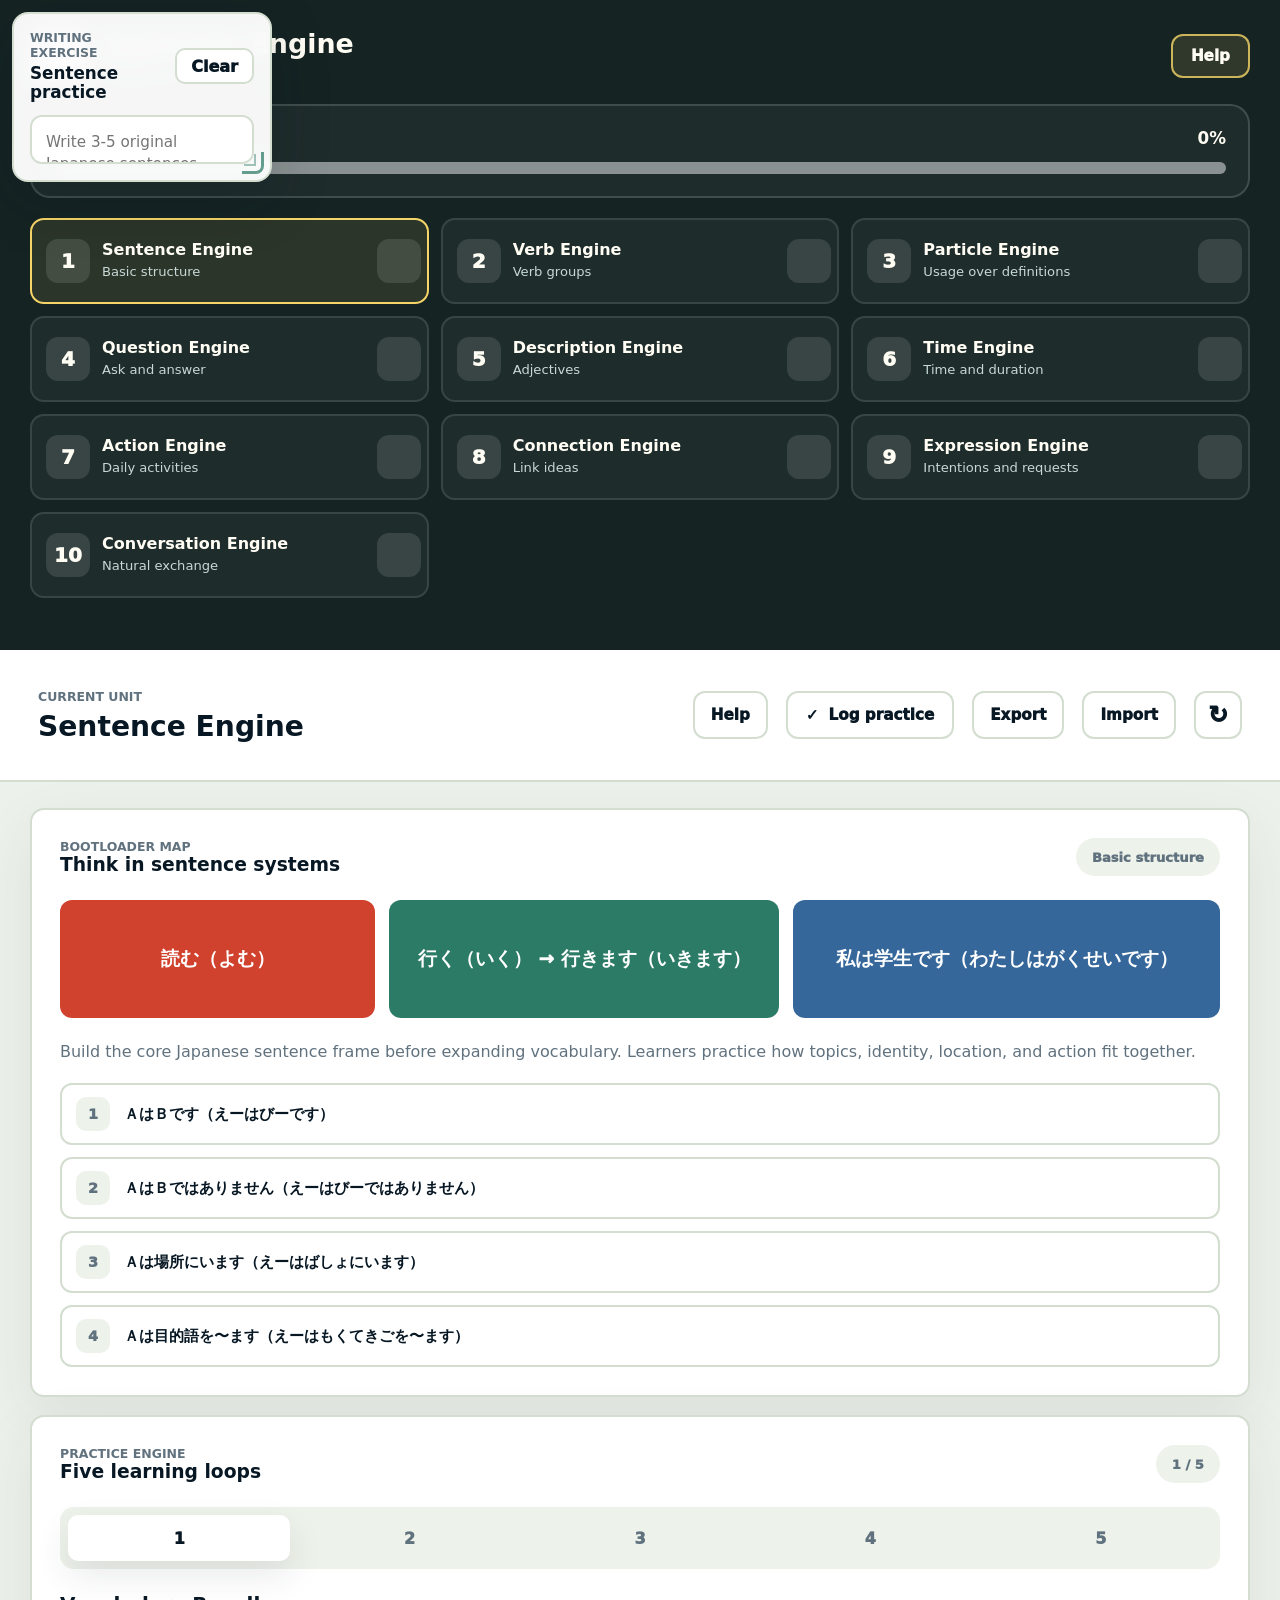
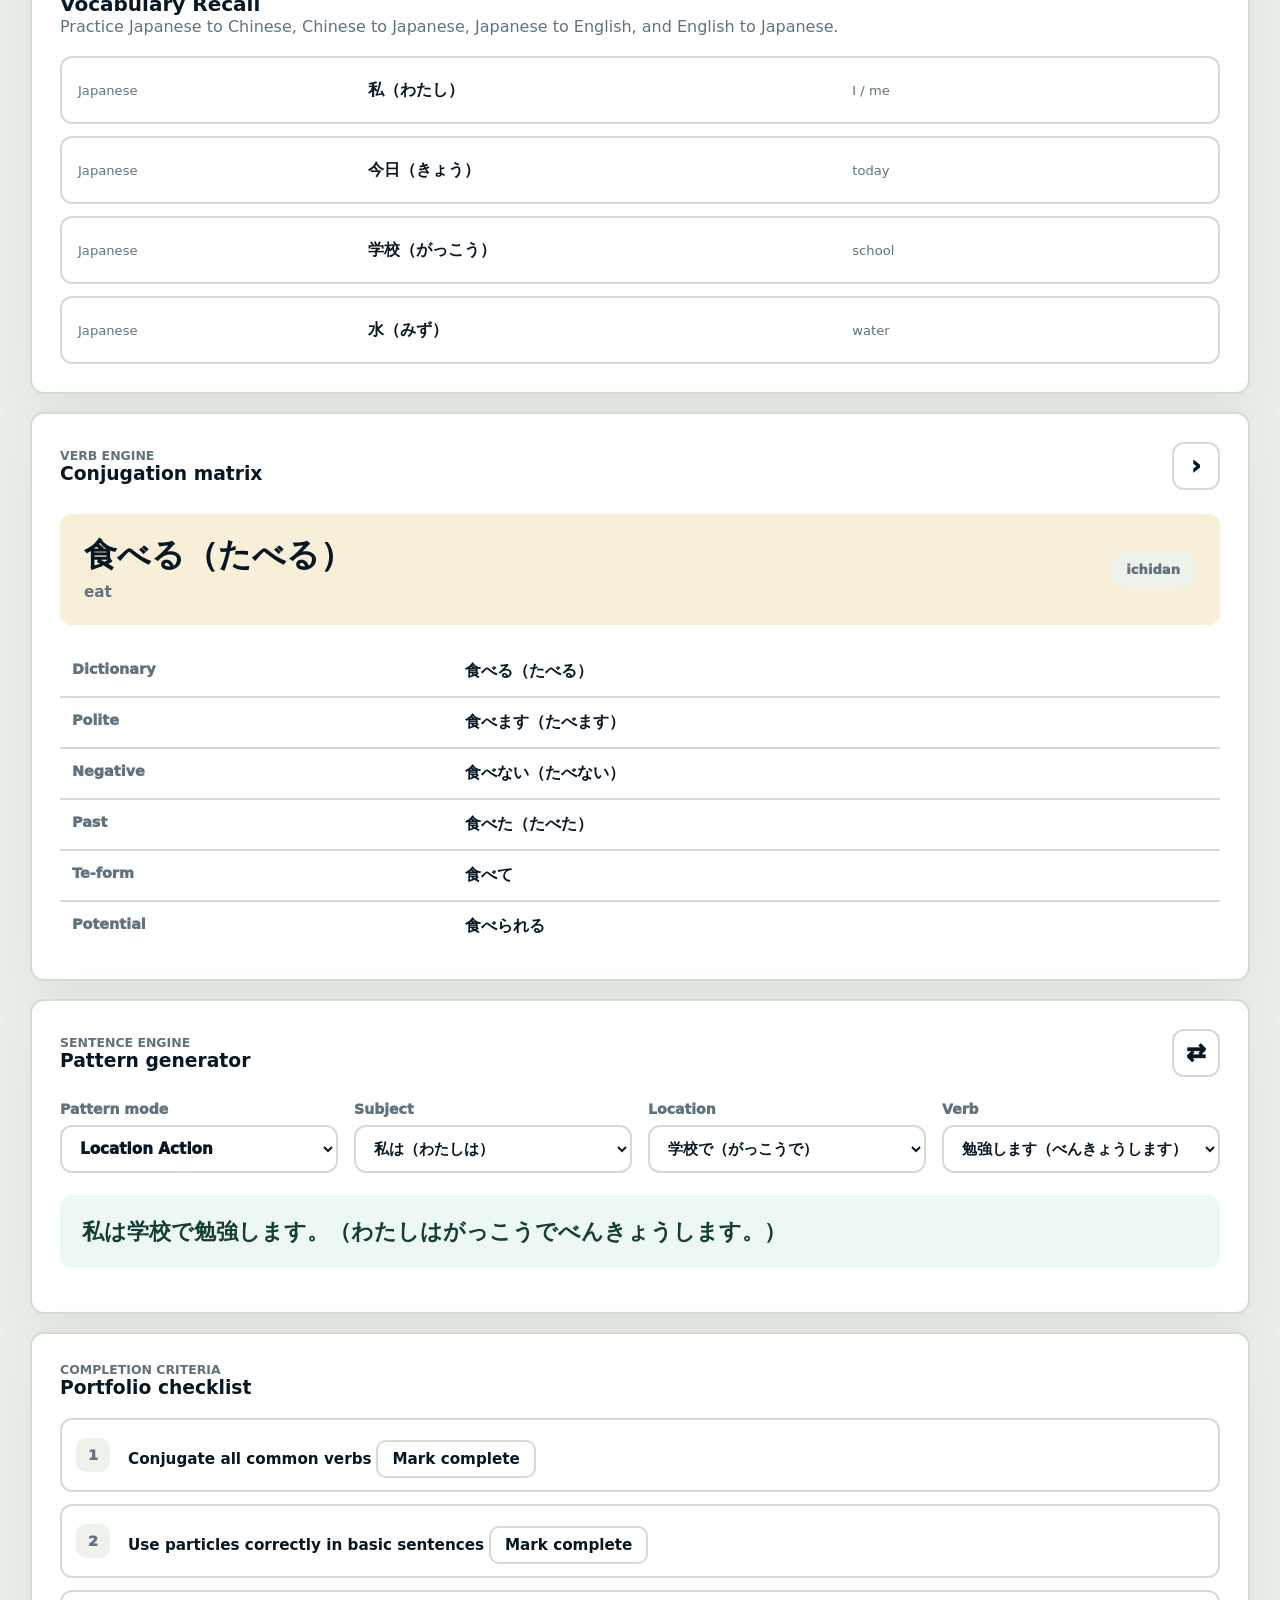
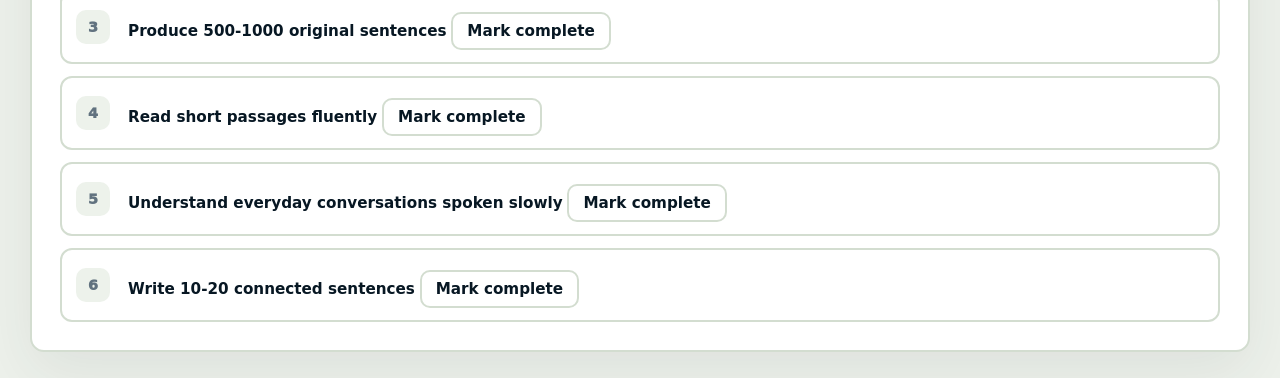
==== index.html @ 18dad345 "Add progress export import and safe pattern modes." ====
<!doctype html>
<html lang="en">
  <head>
    <meta charset="UTF-8" />
    <meta name="viewport" content="width=device-width, initial-scale=1.0" />
    <title>Japanese Engine</title>
    <link rel="icon" href="./favicon.png" type="image/png" />
    <link rel="stylesheet" href="./styles.css?v=progress-export-import-1" />
  </head>
  <body>
    <div class="app-shell">
      <aside class="sidebar" aria-label="Japanese Engine units">
        <div class="brand-row">
          <div class="brand-mark" aria-hidden="true">
            <img src="./favicon.png" alt="" />
          </div>
          <div>
            <h1>Japanese Engine</h1>
            <p>Module 0 / JE-001</p>
          </div>
          <button id="sidebarHelpBtn" class="sidebar-help-button" type="button">Help</button>
        </div>

        <div class="study-meter" aria-label="Module completion">
          <div>
            <span>Engine readiness</span>
            <strong id="readinessValue">0%</strong>
          </div>
          <progress id="readinessBar" value="0" max="100"></progress>
        </div>

        <nav id="unitList" class="unit-list" aria-label="Curriculum units"></nav>
      </aside>

      <main class="workspace">
        <header class="topbar">
          <div>
            <p class="eyebrow">Current unit</p>
            <h2 id="unitTitle">Sentence Engine</h2>
          </div>
          <div class="topbar-actions">
            <button id="helpBtn" class="secondary-button compact-button" type="button">
              Help
            </button>
            <button id="completeLoopBtn" class="secondary-button" type="button">
              <span aria-hidden="true">&#10003;</span>
              Log practice
            </button>
            <button id="exportProgressBtn" class="secondary-button compact-button" type="button">
              Export
            </button>
            <button id="importProgressBtn" class="secondary-button compact-button" type="button">
              Import
            </button>
            <input id="importProgressFile" class="visually-hidden" type="file" accept="application/json,.json" />
            <button id="resetBtn" class="icon-button" type="button" title="Reset progress" aria-label="Reset progress">&#8635;</button>
          </div>
        </header>

        <section class="learning-grid">
          <section class="engine-panel overview-panel" aria-labelledby="overviewTitle">
            <div class="panel-heading">
              <div>
                <p class="eyebrow">Bootloader map</p>
                <h3 id="overviewTitle">Think in sentence systems</h3>
              </div>
              <span id="unitGoalBadge" class="status-badge">Structure</span>
            </div>
            <div class="visual-strip" aria-hidden="true">
              <div class="visual-card kana-card">&#35501;&#12416;&#65288;&#12424;&#12416;&#65289;</div>
              <div class="visual-card verb-card">&#34892;&#12367;&#65288;&#12356;&#12367;&#65289; &#8594; &#34892;&#12365;&#12414;&#12377;&#65288;&#12356;&#12365;&#12414;&#12377;&#65289;</div>
              <div class="visual-card phrase-card">&#31169;&#12399;&#23398;&#29983;&#12391;&#12377;&#65288;&#12431;&#12383;&#12375;&#12399;&#12364;&#12367;&#12379;&#12356;&#12391;&#12377;&#65289;</div>
            </div>
            <p id="unitDescription" class="unit-description"></p>
            <div id="objectiveList" class="objective-list"></div>
          </section>

          <section class="engine-panel practice-panel" aria-labelledby="practiceTitle">
            <div class="panel-heading">
              <div>
                <p class="eyebrow">Practice engine</p>
                <h3 id="practiceTitle">Five learning loops</h3>
              </div>
              <span id="loopCount" class="status-badge">0 / 5</span>
            </div>
            <div id="loopTabs" class="tabs" role="tablist" aria-label="Practice loops"></div>
            <div id="practiceStage" class="practice-stage"></div>
          </section>

          <section class="engine-panel drill-panel" aria-labelledby="drillTitle">
            <div class="panel-heading">
              <div>
                <p class="eyebrow">Verb engine</p>
                <h3 id="drillTitle">Conjugation matrix</h3>
              </div>
              <button id="nextVerbBtn" class="icon-button" type="button" title="Next verb" aria-label="Next verb">&#8250;</button>
            </div>
            <div class="verb-focus">
              <div>
                <span id="verbKana" class="verb-kana">taberu</span>
                <strong id="verbMeaning">eat</strong>
              </div>
              <span id="verbGroup" class="status-badge">ichidan</span>
            </div>
            <div id="verbMatrix" class="verb-matrix"></div>
          </section>

          <section class="engine-panel builder-panel" aria-labelledby="builderTitle">
            <div class="panel-heading">
              <div>
                <p class="eyebrow">Sentence engine</p>
                <h3 id="builderTitle">Pattern generator</h3>
              </div>
              <button id="shufflePatternBtn" class="icon-button" type="button" title="Shuffle pattern" aria-label="Shuffle pattern">&#8644;</button>
            </div>
            <div class="builder-controls">
              <label>
                <span>Pattern mode</span>
                <select id="patternModeSelect"></select>
              </label>
              <label>
                <span>Subject</span>
                <select id="subjectSelect"></select>
              </label>
              <label>
                <span id="componentLabel">Place / object</span>
                <select id="objectSelect"></select>
              </label>
              <label>
                <span>Verb</span>
                <select id="verbSelect"></select>
              </label>
            </div>
            <div id="generatedSentence" class="generated-sentence"></div>
          </section>

          <section class="engine-panel assessment-panel" aria-labelledby="assessmentTitle">
            <div class="panel-heading">
              <div>
                <p class="eyebrow">Completion criteria</p>
                <h3 id="assessmentTitle">Portfolio checklist</h3>
              </div>
            </div>
            <div id="criteriaList" class="criteria-list"></div>
          </section>
        </section>
      </main>
    </div>

    <dialog id="helpDialog" class="help-dialog" aria-labelledby="helpTitle">
      <div class="help-panel">
        <div class="panel-heading">
          <div>
            <p class="eyebrow">User manual</p>
            <h3 id="helpTitle">Japanese Engine Help</h3>
          </div>
          <button id="closeHelpBtn" class="icon-button" type="button" title="Close help" aria-label="Close help">&#215;</button>
        </div>

        <div class="help-content">
          <section>
            <h4>Quick Start</h4>
            <ol>
              <li>Choose a unit from the dark Japanese Engine dashboard.</li>
              <li>Read the current unit map and objective patterns.</li>
              <li>Practice with the five learning loops.</li>
              <li>Use the verb matrix and pattern generator.</li>
              <li>Write 3 to 5 original sentences in the writing box.</li>
              <li>Click <strong>Log practice</strong> when you finish a practice session.</li>
            </ol>
          </section>

          <section>
            <h4>Reading Support</h4>
            <p>Japanese words and sentences show hiragana readings in parentheses, such as <strong>&#23398;&#26657;&#65288;&#12364;&#12387;&#12371;&#12358;&#65289;</strong>.</p>
          </section>

          <section>
            <h4>Main Tools</h4>
            <ul>
              <li><strong>Practice Engine:</strong> five loops for recall, transformation, substitution, and conversation.</li>
              <li><strong>Verb Engine:</strong> one verb through dictionary, polite, negative, past, te-form, and potential forms.</li>
              <li><strong>Pattern Generator:</strong> combine subject, place/object, and verb into original sentences.</li>
              <li><strong>Portfolio Checklist:</strong> mark larger learning goals complete.</li>
            </ul>
          </section>

          <section>
            <h4>Efficient Daily Practice</h4>
            <div class="numbered-steps">
              <div><span>1</span><p>Choose one unit and focus on one sentence system at a time.</p></div>
              <div><span>2</span><p>Read the unit map first so you know the pattern, particle, or verb behavior being trained.</p></div>
              <div><span>3</span><p>Work through the five learning loops and say the examples out loud.</p></div>
              <div><span>4</span><p>Use the Verb Engine until each form feels automatic.</p></div>
              <div><span>5</span><p>Use the Pattern Generator, then write 3 to 5 original Japanese sentences in the floating writing pad.</p></div>
              <div><span>6</span><p>Move or resize the writing pad so it stays beside the examples you are studying.</p></div>
              <div><span>7</span><p>Click <strong>Log practice</strong> only after you have produced your own sentences.</p></div>
            </div>
            <p>The goal is not just to recognize Japanese. The goal is to build the ability to produce sentences from reusable patterns.</p>
          </section>

          <section>
            <h4>Progress</h4>
            <p>Progress is saved in this browser. The readiness score combines logged unit practice and completed checklist items. Use the reset button only when you want to start over.</p>
          </section>

          <section>
            <h4>Progress Backup and Device Sync</h4>
            <p>Use <strong>Export</strong> to download a JSON backup of your local progress. Use <strong>Import</strong> on another device to merge that backup into the browser progress there.</p>
            <ul>
              <li>Export before switching from phone to tablet if you want the other device to catch up.</li>
              <li>Import merges completed units and checklist items instead of clearing them.</li>
              <li>The writing pad text is imported only when it adds different content.</li>
              <li>Use the same app URL and browser when possible so local progress remains stable.</li>
            </ul>
          </section>

          <section>
            <h4>Completion Criteria</h4>
            <div class="completion-grid">
              <div>
                <strong>Sentence Engine</strong>
                <p>Build basic sentences such as A は B です, negatives, location sentences, and action sentences within 5 to 10 seconds.</p>
              </div>
              <div>
                <strong>Verb Engine</strong>
                <p>Transform common verbs through dictionary, polite, negative, past, te-form, and potential forms with about 85% accuracy.</p>
              </div>
              <div>
                <strong>Particle Engine</strong>
                <p>Use は, が, を, に, で, へ, と, の, も, から, and まで based on their sentence role, not only memorized definitions.</p>
              </div>
              <div>
                <strong>Output Portfolio</strong>
                <p>Produce 200 to 300 original sentences, 10 to 20 short writings or dialogues, and use 100 to 150 core words.</p>
              </div>
              <div>
                <strong>Conversation Readiness</strong>
                <p>Handle a slow 3 to 5 minute beginner conversation about self-introduction, daily actions, places, wants, and simple questions.</p>
              </div>
            </div>
            <p>Completing 00 Japanese Engine means the learner can understand, transform, and produce basic Japanese sentences from reusable patterns.</p>
          </section>
        </div>

        <div class="help-actions">
          <a class="manual-link" href="./USER_MANUAL.zh-TW.html" target="_blank" rel="noopener">Open traditional Chinese manual</a>
        </div>
      </div>
    </dialog>

    <aside id="floatingWritingPad" class="floating-writing-pad" aria-labelledby="floatingWritingTitle">
      <div id="writingPadHandle" class="floating-writing-header" role="button" tabindex="0" aria-label="Move writing pad">
        <div>
          <p class="eyebrow">Writing exercise</p>
          <h3 id="floatingWritingTitle">Sentence practice</h3>
        </div>
        <button id="clearWritingBtn" class="clear-writing-button" type="button">Clear</button>
      </div>
      <textarea id="writingBox" aria-label="Writing exercise text box" placeholder="Write 3-5 original Japanese sentences here."></textarea>
      <div id="writingPadResizeHandle" class="writing-pad-resize-handle" role="button" tabindex="0" aria-label="Resize writing pad"></div>
    </aside>

    <script src="./src/courses/engine-00/course.js?v=phase-1"></script>
    <script src="./src/core/course-registry.js?v=phase-1"></script>
    <script src="./app.js?v=progress-export-import-1"></script>
  </body>
</html>
---- styles.css ----
:root {
  color-scheme: light;
  --bg: #edf1eb;
  --sidebar: #152323;
  --sidebar-card: #223031;
  --surface: #ffffff;
  --surface-soft: #edf2eb;
  --ink: #071723;
  --muted: #61727f;
  --line: #d3ddd0;
  --accent: #d1422e;
  --green: #2c7b66;
  --gold: #f6d568;
  --blue: #35679a;
  --cream: #f8efd9;
  --shadow: 0 20px 60px rgba(40, 53, 45, 0.08);
  font-family: Inter, "Noto Sans JP", "Noto Sans TC", system-ui, -apple-system, BlinkMacSystemFont, "Segoe UI", sans-serif;
}

* {
  box-sizing: border-box;
}

body {
  margin: 0;
  min-height: 100vh;
  background: var(--bg);
  color: var(--ink);
}

button,
input,
select,
textarea {
  font: inherit;
}

button,
select {
  cursor: pointer;
}

.visually-hidden {
  position: absolute;
  width: 1px;
  height: 1px;
  overflow: hidden;
  clip: rect(0, 0, 0, 0);
  white-space: nowrap;
}

.app-shell {
  display: block;
  min-height: 100vh;
}

.sidebar {
  display: flex;
  flex-direction: column;
  gap: 20px;
  min-height: 100vh;
  padding: 28px 30px;
  overflow: auto;
  background: var(--sidebar);
  color: #fffdf4;
}

.brand-row {
  display: flex;
  align-items: center;
  gap: 18px;
}

.sidebar-help-button {
  margin-left: auto;
  min-height: 44px;
  border: 2px solid rgba(246, 213, 104, 0.8);
  border-radius: 12px;
  padding: 0 18px;
  background: rgba(246, 213, 104, 0.12);
  color: #fffdf4;
  font-size: clamp(0.95rem, 1vw, 1.15rem);
  font-weight: 950;
}

.sidebar-help-button:hover {
  background: var(--gold);
  color: #19211d;
}

.brand-mark {
  display: grid;
  place-items: center;
  flex: 0 0 auto;
  width: 56px;
  height: 56px;
  border-radius: 12px;
  overflow: hidden;
  background: var(--gold);
  box-shadow: inset 0 0 0 4px rgba(246, 213, 104, 0.85);
}

.brand-mark img {
  width: 100%;
  height: 100%;
  display: block;
  object-fit: cover;
}

.brand-row h1,
.brand-row p,
.topbar h2,
.eyebrow,
.panel-heading h3,
.unit-description,
.verb-focus strong {
  margin: 0;
}

.brand-row h1 {
  font-size: clamp(1.55rem, 2.1vw, 2.4rem);
  line-height: 1.05;
}

.brand-row p {
  margin-top: 6px;
  color: #c6d8d8;
  font-size: clamp(1rem, 1.25vw, 1.35rem);
  line-height: 1.1;
}

.study-meter {
  display: grid;
  gap: 14px;
  padding: 22px;
  border: 2px solid rgba(215, 226, 223, 0.18);
  border-radius: 20px;
  background: rgba(255, 255, 255, 0.045);
}

.study-meter div {
  display: flex;
  align-items: center;
  justify-content: space-between;
  gap: 16px;
}

.study-meter span {
  color: #c7d8d8;
  font-size: clamp(1rem, 1.15vw, 1.25rem);
}

.study-meter strong {
  font-size: clamp(1.05rem, 1.2vw, 1.35rem);
}

progress {
  width: 100%;
  height: 12px;
  overflow: hidden;
  border: 0;
  border-radius: 999px;
  background: rgba(255, 255, 255, 0.28);
}

progress::-webkit-progress-bar {
  background: rgba(255, 255, 255, 0.28);
}

progress::-webkit-progress-value {
  background: var(--gold);
}

.unit-list {
  display: grid;
  grid-template-columns: repeat(3, minmax(0, 1fr));
  gap: 12px;
  padding-bottom: 24px;
}

.unit-card {
  display: grid;
  grid-template-columns: 44px minmax(0, 1fr) 36px;
  align-items: center;
  gap: 12px;
  width: 100%;
  min-height: 86px;
  border: 2px solid rgba(215, 226, 223, 0.14);
  border-radius: 14px;
  padding: 16px 14px;
  background: rgba(255, 255, 255, 0.045);
  color: inherit;
  text-align: left;
}

.unit-card.active {
  border-color: var(--gold);
  background: rgba(246, 213, 104, 0.1);
}

.unit-number,
.unit-check {
  display: grid;
  place-items: center;
  width: 44px;
  height: 44px;
  border-radius: 12px;
  background: rgba(232, 240, 238, 0.12);
  font-size: 1.25rem;
  font-weight: 950;
}

.unit-check.done {
  background: #dff2e6;
  color: #1f684c;
  font-size: 0.75rem;
}

.unit-card strong,
.unit-card small {
  display: block;
  overflow: hidden;
  text-overflow: ellipsis;
  white-space: nowrap;
}

.unit-card strong {
  font-size: clamp(1rem, 1.1vw, 1.25rem);
  line-height: 1.05;
}

.unit-card small {
  margin-top: 6px;
  color: #c7d8d8;
  font-size: clamp(0.82rem, 0.92vw, 1rem);
  line-height: 1.1;
}

.workspace {
  min-width: 0;
  background: linear-gradient(180deg, #ffffff 0 132px, var(--bg) 132px);
}

.topbar {
  display: flex;
  align-items: center;
  justify-content: space-between;
  gap: 24px;
  min-height: 132px;
  padding: 30px 38px;
  border-bottom: 2px solid var(--line);
  background: #fff;
}

.eyebrow {
  color: var(--muted);
  font-size: clamp(0.78rem, 0.88vw, 0.95rem);
  font-weight: 900;
  letter-spacing: 0;
  text-transform: uppercase;
}

.topbar h2 {
  margin-top: 8px;
  font-size: clamp(1.65rem, 2.2vw, 2.6rem);
  line-height: 1.05;
}

.topbar-actions,
.panel-heading {
  display: flex;
  align-items: center;
  justify-content: space-between;
  gap: 18px;
}

.secondary-button,
.icon-button {
  display: inline-flex;
  align-items: center;
  justify-content: center;
  min-height: 48px;
  border: 2px solid var(--line);
  border-radius: 12px;
  background: #fff;
  color: var(--ink);
  font-weight: 950;
}

.secondary-button {
  gap: 10px;
  padding: 0 18px;
  font-size: clamp(0.95rem, 1.05vw, 1.15rem);
}

.compact-button {
  min-height: 48px;
  padding: 0 16px;
}

.secondary-button:hover,
.icon-button:hover {
  border-color: var(--green);
  color: var(--green);
}

.icon-button {
  width: 48px;
  padding: 0;
  font-size: 1.5rem;
}

.learning-grid {
  display: grid;
  grid-template-columns: 1fr;
  gap: 18px;
  padding: 26px 30px;
}

.engine-panel {
  min-width: 0;
  border: 2px solid var(--line);
  border-radius: 14px;
  padding: 28px;
  background: var(--surface);
  box-shadow: var(--shadow);
}

.status-badge {
  display: inline-flex;
  align-items: center;
  justify-content: center;
  min-height: 38px;
  border-radius: 999px;
  padding: 0 16px;
  background: var(--surface-soft);
  color: var(--muted);
  font-size: clamp(0.82rem, 0.92vw, 1rem);
  font-weight: 950;
  white-space: nowrap;
}

.visual-strip {
  display: grid;
  grid-template-columns: 0.85fr 1.05fr 1.15fr;
  gap: 14px;
  margin: 24px 0 22px;
}

.visual-card {
  display: grid;
  place-items: center;
  min-height: 118px;
  border-radius: 12px;
  color: #fff;
  font-size: clamp(1.1rem, 1.45vw, 1.75rem);
  font-weight: 950;
  line-height: 1.1;
  text-align: center;
  overflow-wrap: anywhere;
}

.kana-card {
  background: var(--accent);
}

.verb-card {
  background: var(--green);
}

.phrase-card {
  background: var(--blue);
}

.unit-description {
  color: var(--muted);
  font-size: clamp(1rem, 1.1vw, 1.2rem);
  line-height: 1.45;
}

.objective-list,
.criteria-list {
  display: grid;
  gap: 12px;
  margin-top: 20px;
}

.objective-item,
.criteria-item {
  display: grid;
  grid-template-columns: 34px minmax(0, 1fr);
  align-items: center;
  gap: 14px;
  min-height: 58px;
  padding: 12px 14px;
  border: 2px solid var(--line);
  border-radius: 12px;
  background: #fff;
  font-size: clamp(0.95rem, 1.05vw, 1.12rem);
}

.objective-item strong,
.drill-row strong,
.matrix-row strong,
.verb-kana,
.generated-sentence {
  overflow-wrap: anywhere;
}

.objective-item span,
.criteria-item span {
  display: grid;
  place-items: center;
  width: 34px;
  height: 34px;
  border-radius: 10px;
  background: var(--surface-soft);
  color: var(--muted);
  font-size: 0.9rem;
  font-weight: 950;
}

.tabs {
  display: grid;
  grid-template-columns: repeat(5, minmax(0, 1fr));
  gap: 8px;
  margin: 24px 0;
  padding: 8px;
  border-radius: 14px;
  background: var(--surface-soft);
}

.tabs button {
  min-height: 46px;
  border: 0;
  border-radius: 10px;
  background: transparent;
  color: var(--muted);
  font-size: clamp(1rem, 1.05vw, 1.2rem);
  font-weight: 950;
}

.tabs button.active {
  background: #fff;
  color: var(--ink);
  box-shadow: 0 14px 34px rgba(40, 53, 45, 0.1);
}

.practice-stage {
  display: grid;
  gap: 18px;
}

.loop-title {
  margin: 0;
  font-size: clamp(1.25rem, 1.45vw, 1.65rem);
  line-height: 1.1;
}

.drill-stack {
  display: grid;
  gap: 12px;
}

.drill-row {
  display: grid;
  grid-template-columns: minmax(110px, 0.7fr) minmax(180px, 1.2fr) minmax(120px, 0.9fr);
  gap: 18px;
  align-items: center;
  min-height: 68px;
  padding: 14px 16px;
  border: 2px solid var(--line);
  border-radius: 12px;
  background: #fff;
}

.drill-row strong {
  color: var(--ink);
  font-size: clamp(1rem, 1.15vw, 1.35rem);
}

.drill-row small {
  color: var(--muted);
  font-size: clamp(0.82rem, 0.92vw, 1rem);
}

.verb-focus {
  display: flex;
  align-items: center;
  justify-content: space-between;
  gap: 18px;
  margin: 24px 0 22px;
  padding: 24px;
  border-radius: 12px;
  background: var(--cream);
}

.verb-kana {
  display: block;
  font-size: clamp(1.8rem, 2.6vw, 3rem);
  font-weight: 950;
  line-height: 1.05;
}

.verb-focus strong {
  display: block;
  margin-top: 10px;
  color: var(--muted);
  font-size: clamp(0.95rem, 1.05vw, 1.15rem);
}

.verb-matrix {
  display: grid;
}

.matrix-row {
  display: grid;
  grid-template-columns: minmax(140px, 0.5fr) minmax(0, 1fr);
  gap: 22px;
  padding: 14px 12px;
  border-bottom: 2px solid var(--line);
}

.matrix-row:last-child {
  border-bottom: 0;
}

.matrix-row span {
  color: var(--muted);
  font-size: clamp(0.9rem, 1vw, 1.1rem);
  font-weight: 950;
}

.matrix-row strong {
  color: var(--ink);
  font-size: clamp(1rem, 1.12vw, 1.3rem);
}

.builder-controls {
  display: grid;
  grid-template-columns: repeat(4, minmax(0, 1fr));
  gap: 16px;
  margin-top: 24px;
}

label {
  display: grid;
  gap: 8px;
  color: var(--muted);
  font-size: clamp(0.88rem, 0.96vw, 1.05rem);
  font-weight: 950;
}

select,
textarea {
  width: 100%;
  border: 2px solid var(--line);
  border-radius: 12px;
  background: #fff;
  color: var(--ink);
}

select {
  min-height: 48px;
  padding: 0 14px;
  font-size: clamp(0.95rem, 1.05vw, 1.15rem);
  font-weight: 950;
}

.generated-sentence {
  margin: 22px 0 16px;
  padding: 22px;
  border-radius: 12px;
  background: #edf8f4;
  color: #143e36;
  font-size: clamp(1.25rem, 1.75vw, 2.2rem);
  font-weight: 950;
  line-height: 1.3;
}

.criteria-item {
  grid-template-columns: 38px minmax(0, 1fr);
}

.criteria-item button {
  margin-top: 8px;
  min-height: 38px;
  border: 2px solid var(--line);
  border-radius: 10px;
  padding: 0 14px;
  background: #fff;
  color: var(--ink);
  font-weight: 900;
}

.criteria-item.complete {
  background: #eef7f2;
}

.criteria-item.complete span {
  background: #dff2e6;
  color: #1f684c;
}

.help-dialog {
  width: min(860px, calc(100vw - 40px));
  max-height: min(760px, calc(100vh - 40px));
  border: 0;
  border-radius: 20px;
  padding: 0;
  background: transparent;
  color: var(--ink);
}

.help-dialog::backdrop {
  background: rgba(7, 23, 35, 0.56);
}

.help-panel {
  display: grid;
  gap: 20px;
  max-height: min(760px, calc(100vh - 40px));
  overflow: auto;
  border: 2px solid var(--line);
  border-radius: 20px;
  padding: 26px;
  background: #fff;
  box-shadow: 0 28px 90px rgba(7, 23, 35, 0.28);
}

.help-content {
  display: grid;
  gap: 20px;
  color: var(--muted);
  font-size: clamp(1rem, 1.2vw, 1.25rem);
  line-height: 1.55;
}

.help-content section {
  display: grid;
  gap: 12px;
}

.help-content h4,
.help-content p,
.help-content ol,
.help-content ul {
  margin: 0;
}

.help-content h4 {
  color: var(--ink);
  font-size: clamp(1.35rem, 1.55vw, 1.75rem);
  line-height: 1.2;
}

.help-content ol,
.help-content ul {
  padding-left: 1.35em;
}

.help-content li + li {
  margin-top: 8px;
}

.help-content strong {
  color: var(--ink);
}

.numbered-steps {
  display: grid;
  gap: 10px;
}

.numbered-steps div {
  display: grid;
  grid-template-columns: 34px minmax(0, 1fr);
  align-items: start;
  gap: 12px;
  padding: 10px 12px;
  border: 2px solid var(--line);
  border-radius: 12px;
  background: #fff;
}

.numbered-steps span {
  display: grid;
  place-items: center;
  width: 34px;
  height: 34px;
  border-radius: 999px;
  background: var(--green);
  color: #fff;
  font-weight: 950;
  line-height: 1;
}

.numbered-steps p {
  margin: 0;
}

.completion-grid {
  display: grid;
  gap: 10px;
}

.completion-grid div {
  display: grid;
  gap: 6px;
  padding: 12px;
  border: 2px solid var(--line);
  border-radius: 12px;
  background: #fff;
}

.completion-grid strong {
  color: var(--ink);
}

.completion-grid p {
  margin: 0;
}

.help-actions {
  display: flex;
  flex-wrap: wrap;
  gap: 12px;
  justify-content: flex-end;
}

.manual-link {
  display: inline-flex;
  align-items: center;
  justify-content: center;
  min-height: 44px;
  border: 2px solid var(--line);
  border-radius: 12px;
  padding: 0 16px;
  color: var(--ink);
  font-weight: 950;
  text-decoration: none;
}

.manual-link:hover {
  border-color: var(--green);
  color: var(--green);
}

.floating-writing-pad {
  position: fixed;
  right: auto;
  bottom: auto;
  left: calc(100vw - 402px);
  top: calc(100vh - 250px);
  z-index: 20;
  display: grid;
  grid-template-rows: auto minmax(0, 1fr);
  gap: 12px;
  width: 380px;
  height: 228px;
  min-width: 260px;
  min-height: 170px;
  max-width: calc(100vw - 24px);
  max-height: calc(100vh - 24px);
  border: 2px solid var(--line);
  border-radius: 16px;
  padding: 16px;
  background: rgba(255, 255, 255, 0.96);
  box-shadow: 0 18px 60px rgba(7, 23, 35, 0.18);
  backdrop-filter: blur(10px);
  overflow: hidden;
}

.floating-writing-header {
  display: flex;
  align-items: center;
  justify-content: space-between;
  gap: 12px;
  cursor: move;
  user-select: none;
  touch-action: none;
}

.floating-writing-header h3 {
  margin: 4px 0 0;
  font-size: clamp(1.05rem, 1.12vw, 1.25rem);
  line-height: 1.15;
}

.clear-writing-button {
  min-height: 36px;
  border: 2px solid var(--line);
  border-radius: 10px;
  padding: 0 14px;
  background: #fff;
  color: var(--ink);
  font-weight: 950;
  cursor: pointer;
}

.clear-writing-button:hover {
  border-color: var(--accent);
  color: var(--accent);
}

textarea {
  min-height: 0;
  height: 100%;
  resize: none;
  padding: 14px;
  color: var(--muted);
  font-size: clamp(0.95rem, 1.05vw, 1.15rem);
  line-height: 1.45;
}

.writing-pad-resize-handle {
  position: absolute;
  right: 6px;
  bottom: 6px;
  width: 22px;
  height: 22px;
  border-right: 3px solid rgba(44, 123, 102, 0.72);
  border-bottom: 3px solid rgba(44, 123, 102, 0.72);
  border-radius: 0 0 8px 0;
  cursor: nwse-resize;
  touch-action: none;
}

.writing-pad-resize-handle::before {
  content: "";
  position: absolute;
  right: 5px;
  bottom: 5px;
  width: 10px;
  height: 10px;
  border-right: 2px solid rgba(44, 123, 102, 0.44);
  border-bottom: 2px solid rgba(44, 123, 102, 0.44);
}

@media (max-width: 1500px) {
  .sidebar {
    min-height: auto;
  }
}

@media (max-width: 980px) {
  .sidebar,
  .topbar,
  .learning-grid {
    padding-left: 24px;
    padding-right: 24px;
  }

  .unit-list {
    grid-template-columns: repeat(2, minmax(0, 1fr));
  }

  .visual-strip,
  .builder-controls {
    grid-template-columns: 1fr;
  }
}

@media (max-width: 680px) {
  .brand-row,
  .topbar,
  .panel-heading,
  .verb-focus {
    align-items: stretch;
    flex-direction: column;
  }

  .brand-mark {
    width: 52px;
    height: 52px;
  }

  .sidebar-help-button {
    margin-left: 0;
    width: 100%;
  }

  .unit-list,
  .drill-row,
  .matrix-row {
    grid-template-columns: 1fr;
  }

  .unit-card {
    grid-template-columns: 42px minmax(0, 1fr) 36px;
  }

  .topbar-actions,
  .secondary-button {
    width: 100%;
  }

  .topbar-actions {
    flex-wrap: wrap;
  }

  .engine-panel {
    padding: 28px;
  }

  .help-panel {
    padding: 24px;
  }

  .tabs {
    grid-template-columns: 1fr;
  }

  .floating-writing-pad {
    left: 12px;
    top: auto;
    bottom: 12px;
    width: calc(100vw - 24px);
    height: 198px;
    min-width: 240px;
    padding: 14px;
  }

  textarea {
    min-height: 0;
  }
}
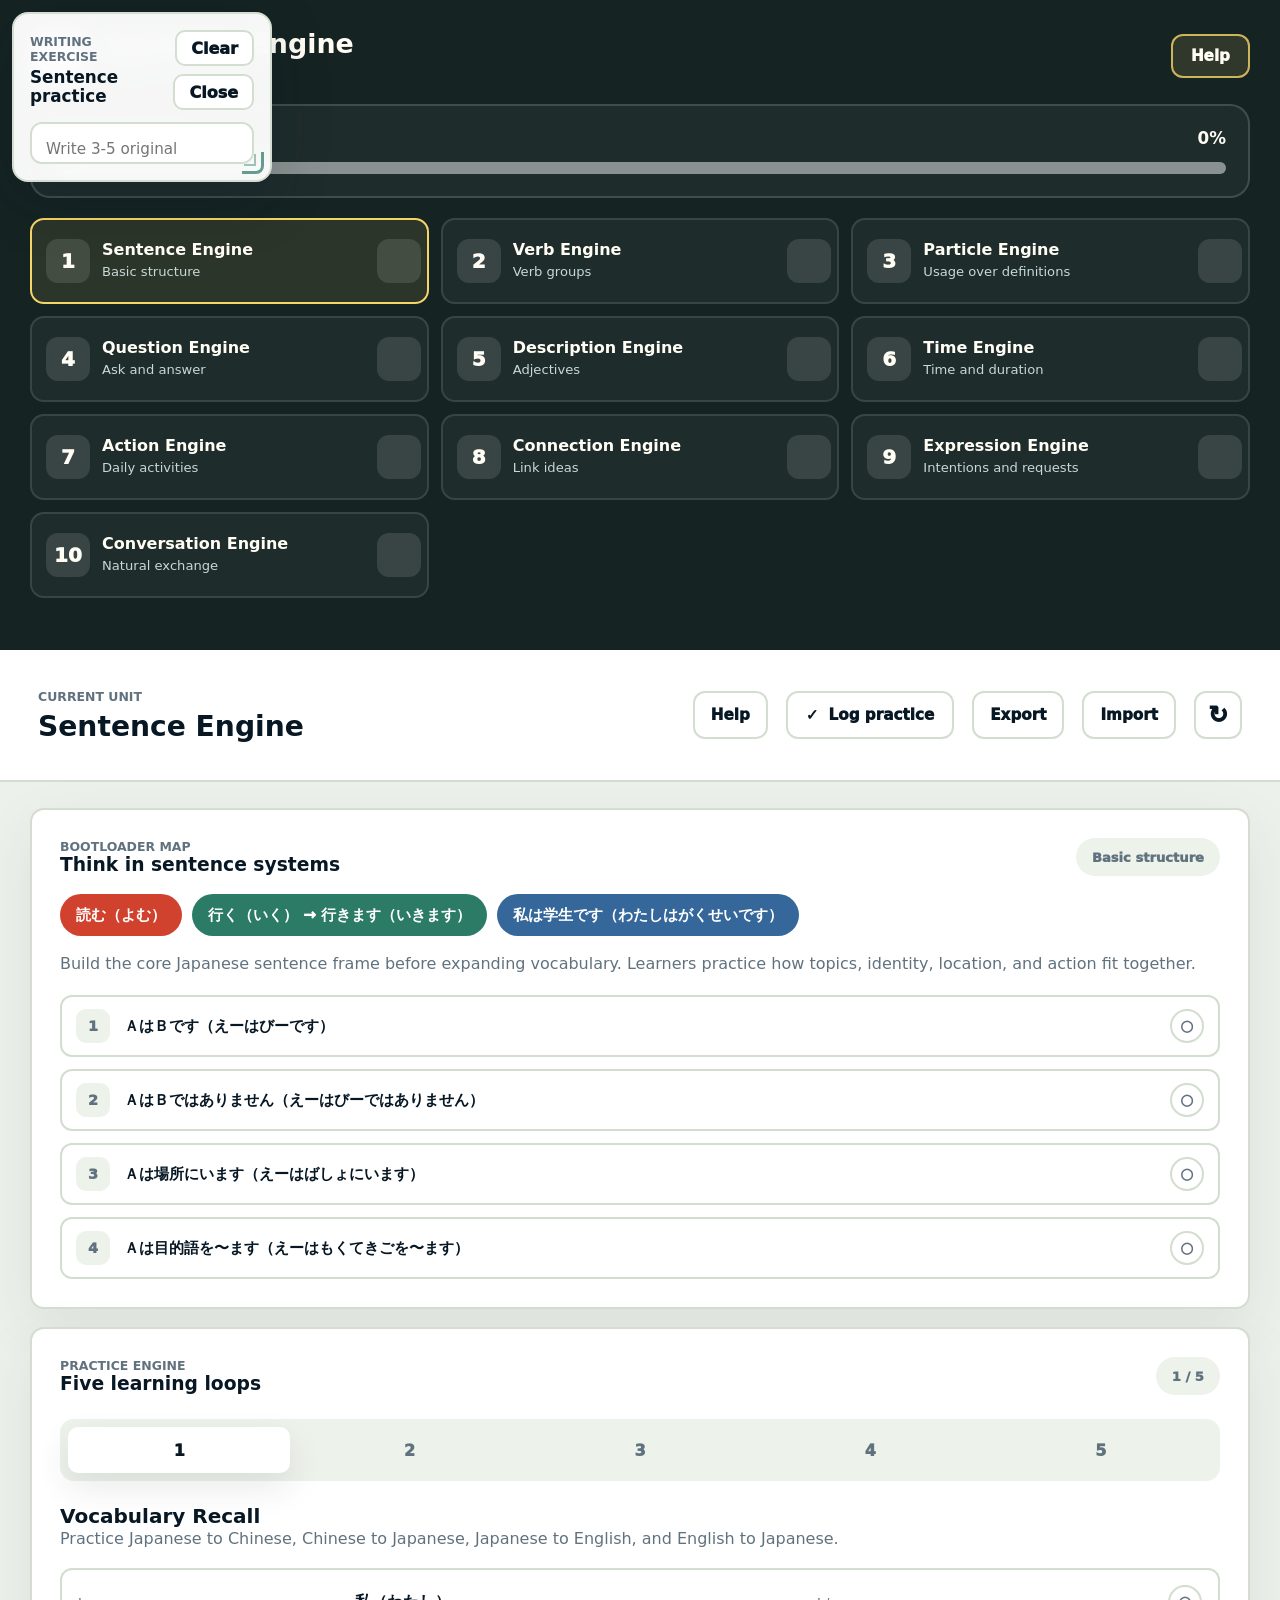
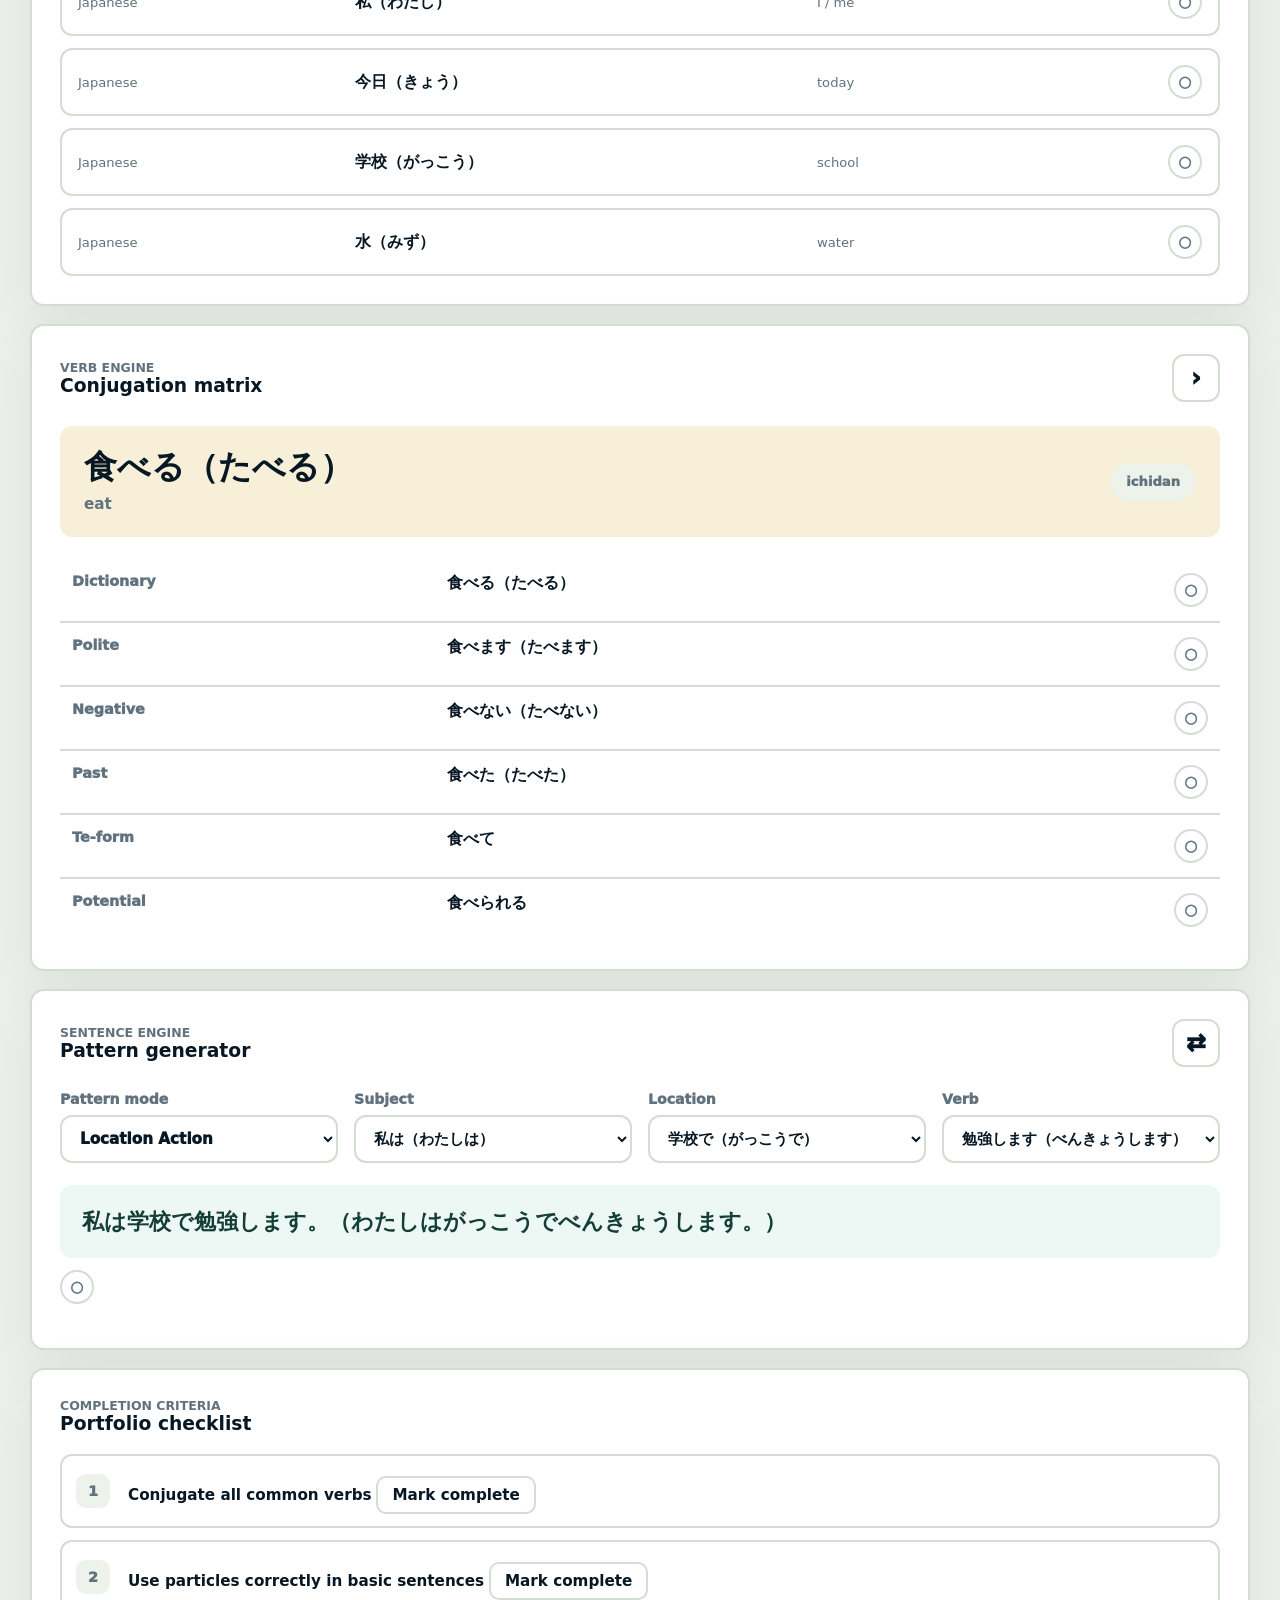
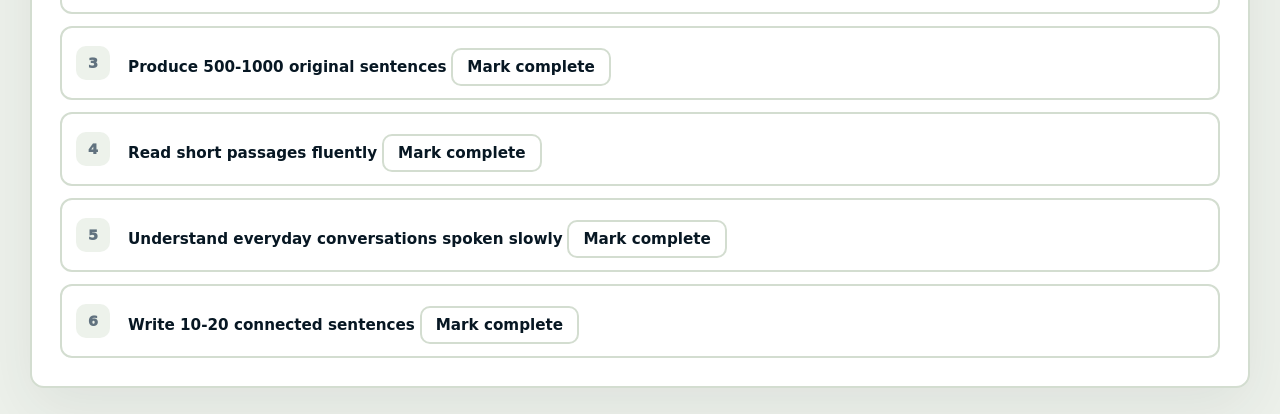
==== commit 5e479c55: "Add writing pad controls and finish markers." ====
--- a/index.html
+++ b/index.html
@@ -5,7 +5,7 @@
     <meta name="viewport" content="width=device-width, initial-scale=1.0" />
     <title>Japanese Engine</title>
     <link rel="icon" href="./favicon.png" type="image/png" />
-    <link rel="stylesheet" href="./styles.css?v=progress-export-import-1" />
+    <link rel="stylesheet" href="./styles.css?v=finish-markers-1" />
   </head>
   <body>
     <div class="app-shell">
@@ -132,6 +132,7 @@
               </label>
             </div>
             <div id="generatedSentence" class="generated-sentence"></div>
+            <button id="patternFinishBtn" class="finish-marker pattern-finish-marker" type="button" title="Mark current pattern finished" aria-label="Mark current pattern finished">✓</button>
           </section>
 
           <section class="engine-panel assessment-panel" aria-labelledby="assessmentTitle">
@@ -182,6 +183,7 @@
               <li><strong>Verb Engine:</strong> one verb through dictionary, polite, negative, past, te-form, and potential forms.</li>
               <li><strong>Pattern Generator:</strong> combine subject, place/object, and verb into original sentences.</li>
               <li><strong>Portfolio Checklist:</strong> mark larger learning goals complete.</li>
+              <li><strong>Finish Markers:</strong> click the round marker beside an objective, practice row, conjugation form, or generated pattern after you exercise it.</li>
             </ul>
           </section>
 
@@ -194,7 +196,8 @@
               <div><span>4</span><p>Use the Verb Engine until each form feels automatic.</p></div>
               <div><span>5</span><p>Use the Pattern Generator, then write 3 to 5 original Japanese sentences in the floating writing pad.</p></div>
               <div><span>6</span><p>Move or resize the writing pad so it stays beside the examples you are studying.</p></div>
-              <div><span>7</span><p>Click <strong>Log practice</strong> only after you have produced your own sentences.</p></div>
+              <div><span>7</span><p>Use <strong>Close</strong> to hide the writing pad and <strong>Writing pad</strong> to reopen it.</p></div>
+              <div><span>8</span><p>Click finish markers after individual items are exercised, then click <strong>Log practice</strong> only after you have produced your own sentences.</p></div>
             </div>
             <p>The goal is not just to recognize Japanese. The goal is to build the ability to produce sentences from reusable patterns.</p>
           </section>
@@ -255,14 +258,19 @@
           <p class="eyebrow">Writing exercise</p>
           <h3 id="floatingWritingTitle">Sentence practice</h3>
         </div>
-        <button id="clearWritingBtn" class="clear-writing-button" type="button">Clear</button>
+        <div class="floating-writing-actions">
+          <button id="clearWritingBtn" class="clear-writing-button" type="button">Clear</button>
+          <button id="closeWritingPadBtn" class="clear-writing-button" type="button" aria-label="Close writing pad">Close</button>
+        </div>
       </div>
       <textarea id="writingBox" aria-label="Writing exercise text box" placeholder="Write 3-5 original Japanese sentences here."></textarea>
       <div id="writingPadResizeHandle" class="writing-pad-resize-handle" role="button" tabindex="0" aria-label="Resize writing pad"></div>
     </aside>
 
+    <button id="openWritingPadBtn" class="open-writing-pad-button hidden" type="button">Writing pad</button>
+
     <script src="./src/courses/engine-00/course.js?v=phase-1"></script>
     <script src="./src/core/course-registry.js?v=phase-1"></script>
-    <script src="./app.js?v=progress-export-import-1"></script>
+    <script src="./app.js?v=finish-markers-1"></script>
   </body>
 </html>
--- a/styles.css
+++ b/styles.css
@@ -341,22 +341,23 @@
 }
 
 .visual-strip {
-  display: grid;
-  grid-template-columns: 0.85fr 1.05fr 1.15fr;
-  gap: 14px;
-  margin: 24px 0 22px;
+  display: flex;
+  flex-wrap: wrap;
+  gap: 10px;
+  margin: 18px 0 16px;
 }
 
 .visual-card {
-  display: grid;
-  place-items: center;
-  min-height: 118px;
-  border-radius: 12px;
+  display: inline-flex;
+  align-items: center;
+  min-height: 42px;
+  border-radius: 999px;
+  padding: 0 16px;
   color: #fff;
-  font-size: clamp(1.1rem, 1.45vw, 1.75rem);
-  font-weight: 950;
-  line-height: 1.1;
-  text-align: center;
+  font-size: clamp(0.95rem, 1.05vw, 1.15rem);
+  font-weight: 950;
+  line-height: 1.2;
+  text-align: left;
   overflow-wrap: anywhere;
 }
 
@@ -388,7 +389,7 @@
 .objective-item,
 .criteria-item {
   display: grid;
-  grid-template-columns: 34px minmax(0, 1fr);
+  grid-template-columns: 34px minmax(0, 1fr) auto;
   align-items: center;
   gap: 14px;
   min-height: 58px;
@@ -464,7 +465,7 @@
 
 .drill-row {
   display: grid;
-  grid-template-columns: minmax(110px, 0.7fr) minmax(180px, 1.2fr) minmax(120px, 0.9fr);
+  grid-template-columns: minmax(110px, 0.7fr) minmax(180px, 1.2fr) minmax(120px, 0.9fr) auto;
   gap: 18px;
   align-items: center;
   min-height: 68px;
@@ -515,7 +516,7 @@
 
 .matrix-row {
   display: grid;
-  grid-template-columns: minmax(140px, 0.5fr) minmax(0, 1fr);
+  grid-template-columns: minmax(140px, 0.5fr) minmax(0, 1fr) auto;
   gap: 22px;
   padding: 14px 12px;
   border-bottom: 2px solid var(--line);
@@ -576,6 +577,11 @@
   font-size: clamp(1.25rem, 1.75vw, 2.2rem);
   font-weight: 950;
   line-height: 1.3;
+}
+
+.pattern-finish-marker {
+  display: flex;
+  margin: -4px 0 16px auto;
 }
 
 .criteria-item {
@@ -801,6 +807,63 @@
 .clear-writing-button:hover {
   border-color: var(--accent);
   color: var(--accent);
+}
+
+.floating-writing-actions {
+  display: flex;
+  flex-wrap: wrap;
+  gap: 8px;
+  justify-content: flex-end;
+}
+
+.floating-writing-pad.hidden {
+  display: none;
+}
+
+.open-writing-pad-button {
+  position: fixed;
+  right: 22px;
+  bottom: 22px;
+  z-index: 19;
+  min-height: 44px;
+  border: 2px solid var(--green);
+  border-radius: 999px;
+  padding: 0 18px;
+  background: #fff;
+  color: var(--green);
+  font-weight: 950;
+  box-shadow: 0 14px 38px rgba(7, 23, 35, 0.16);
+}
+
+.open-writing-pad-button.hidden {
+  display: none;
+}
+
+.finish-marker {
+  display: inline-flex;
+  align-items: center;
+  justify-content: center;
+  justify-self: end;
+  min-width: 34px;
+  height: 34px;
+  border: 2px solid var(--line);
+  border-radius: 999px;
+  background: #fff;
+  color: var(--muted);
+  font-size: 0.95rem;
+  font-weight: 950;
+}
+
+.finish-marker.complete {
+  border-color: var(--green);
+  background: #dff2e6;
+  color: #1f684c;
+}
+
+.matrix-row .finish-marker,
+.drill-row .finish-marker,
+.objective-item .finish-marker {
+  align-self: center;
 }
 
 textarea {
@@ -855,7 +918,6 @@
     grid-template-columns: repeat(2, minmax(0, 1fr));
   }
 
-  .visual-strip,
   .builder-controls {
     grid-template-columns: 1fr;
   }
@@ -921,6 +983,11 @@
     padding: 14px;
   }
 
+  .open-writing-pad-button {
+    right: 12px;
+    bottom: 12px;
+  }
+
   textarea {
     min-height: 0;
   }
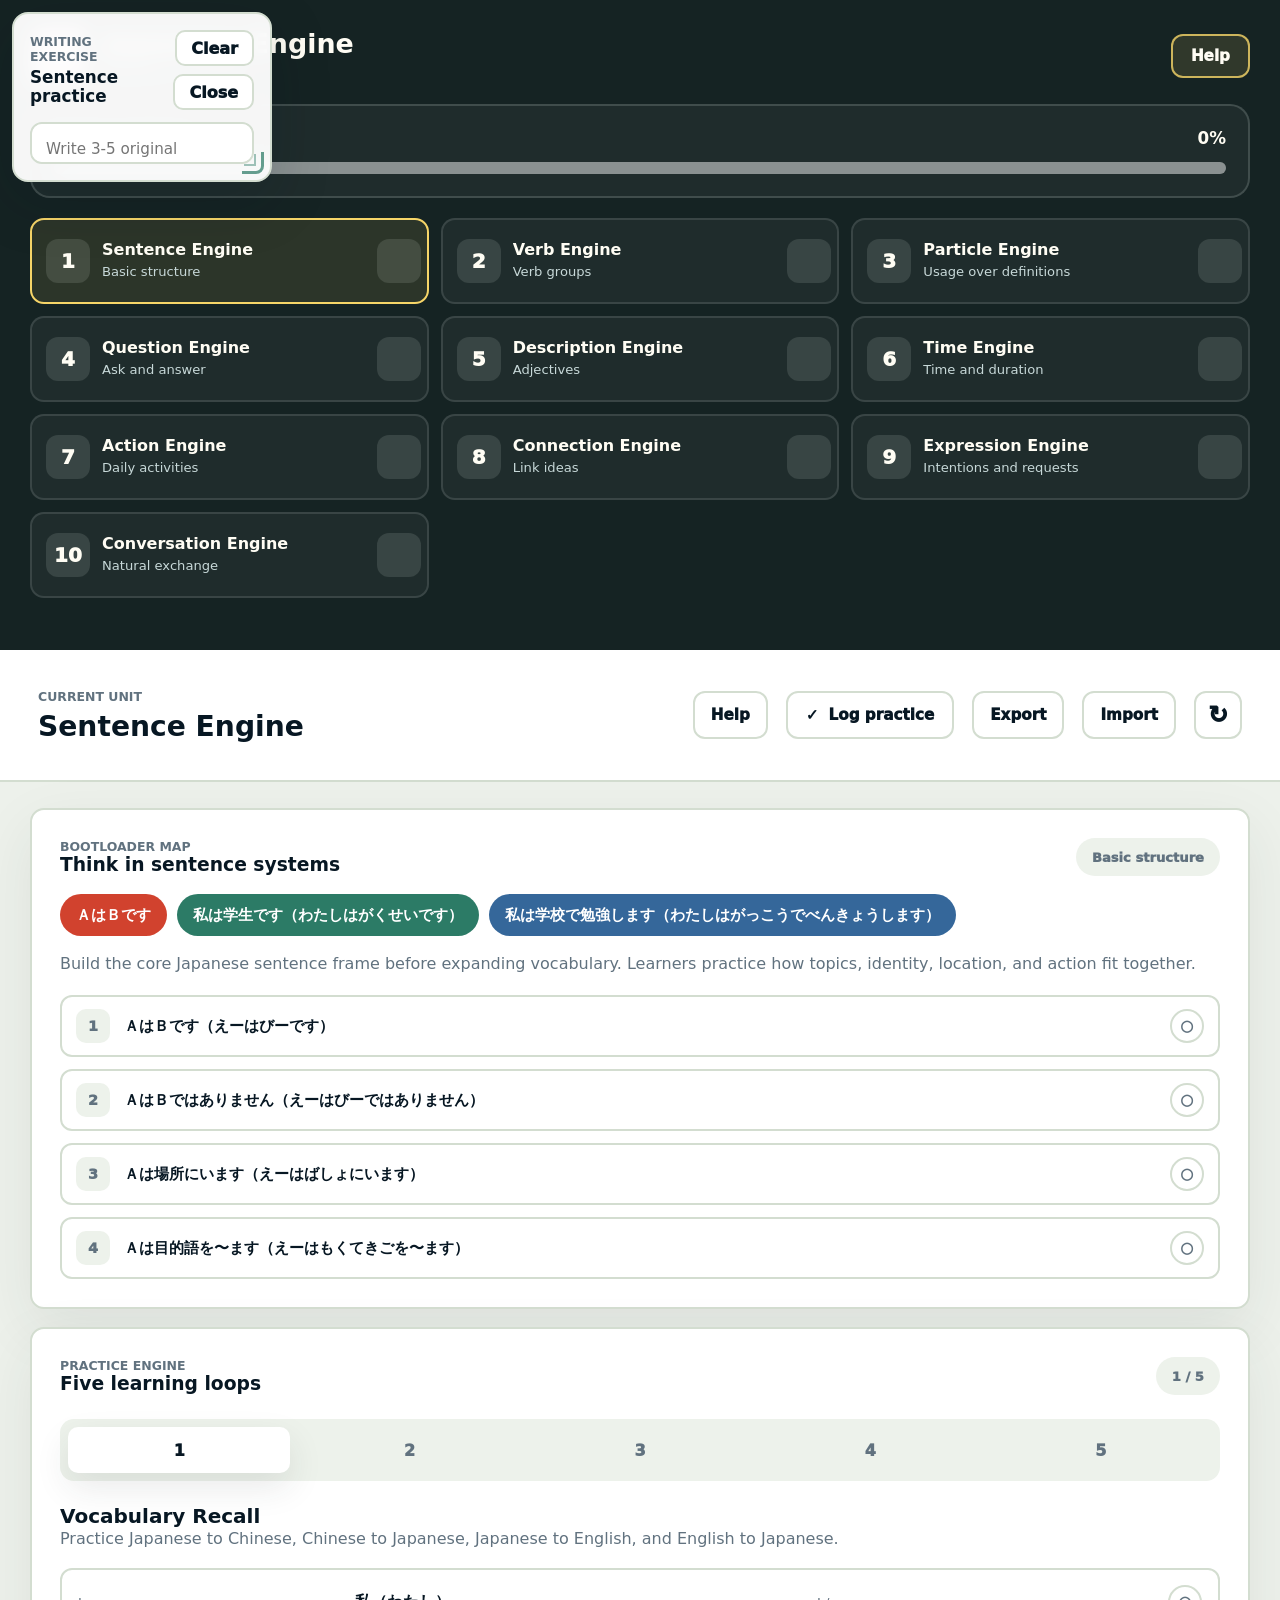
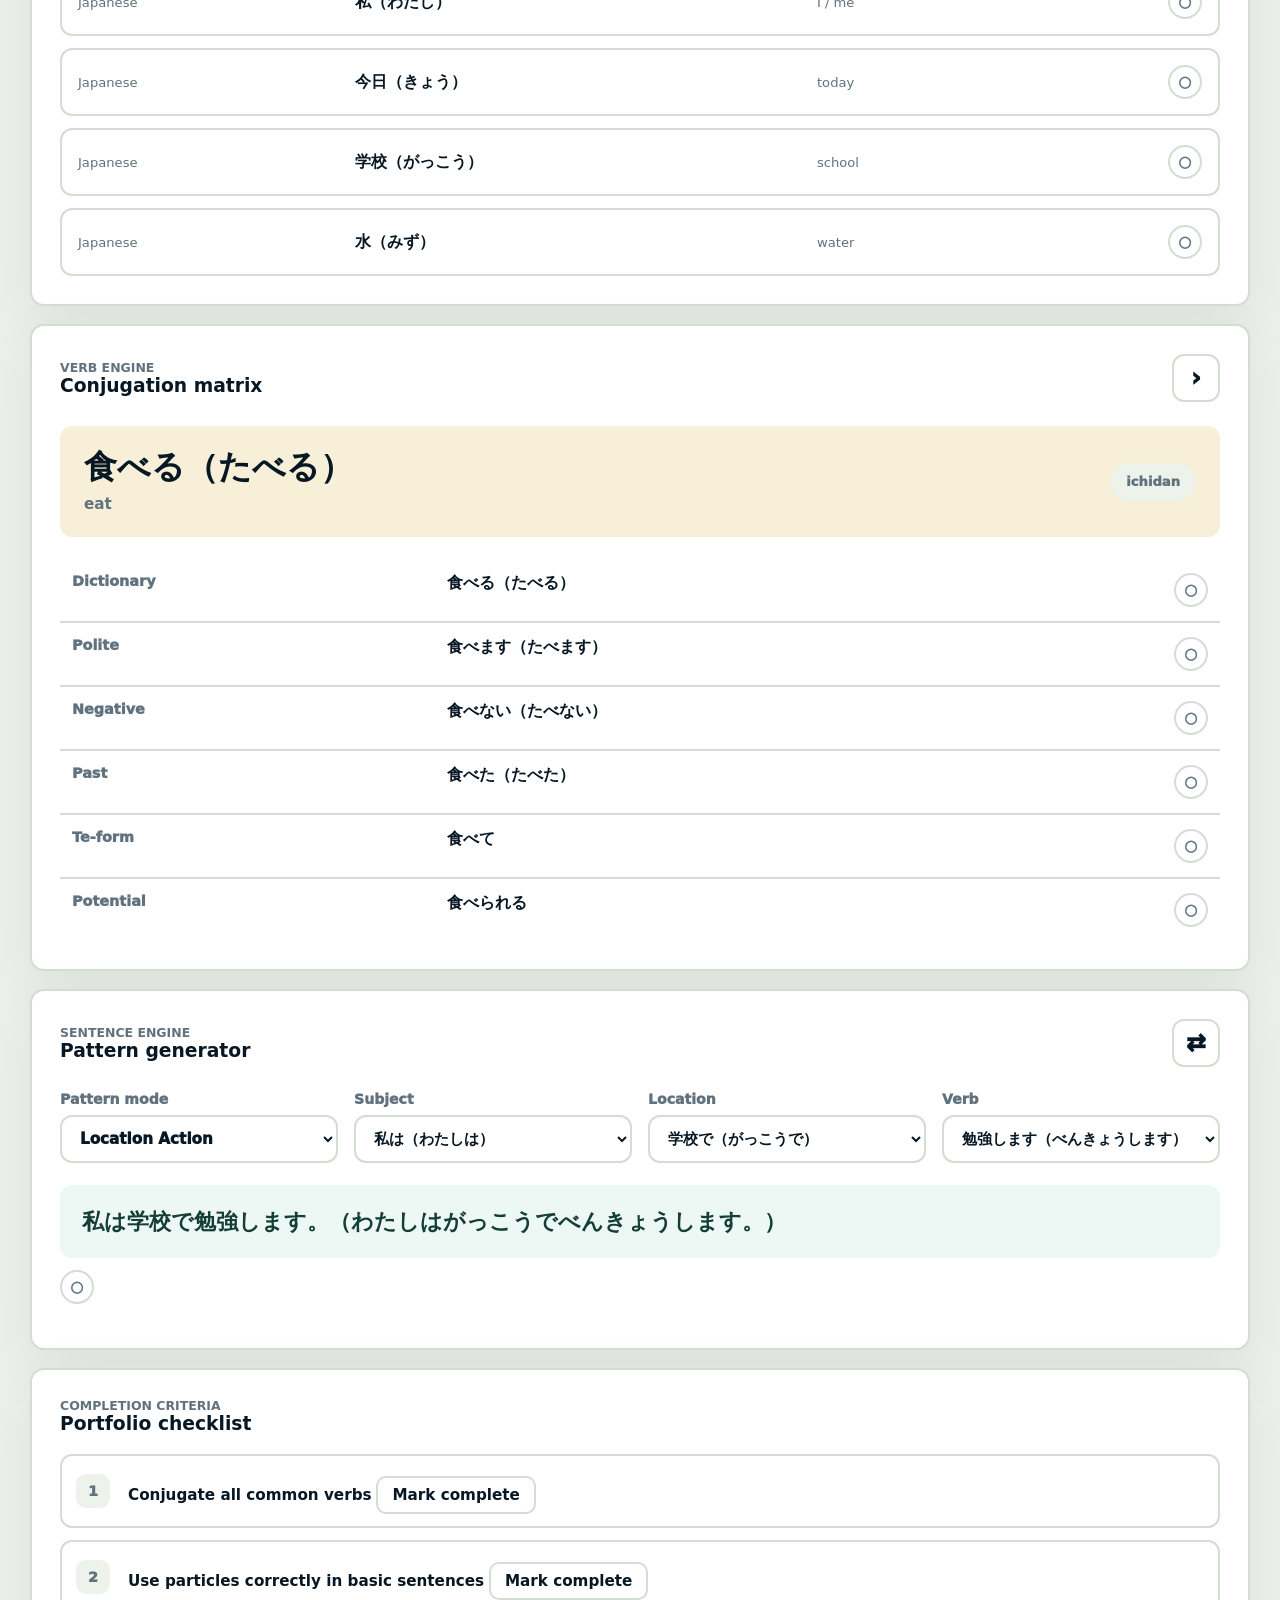
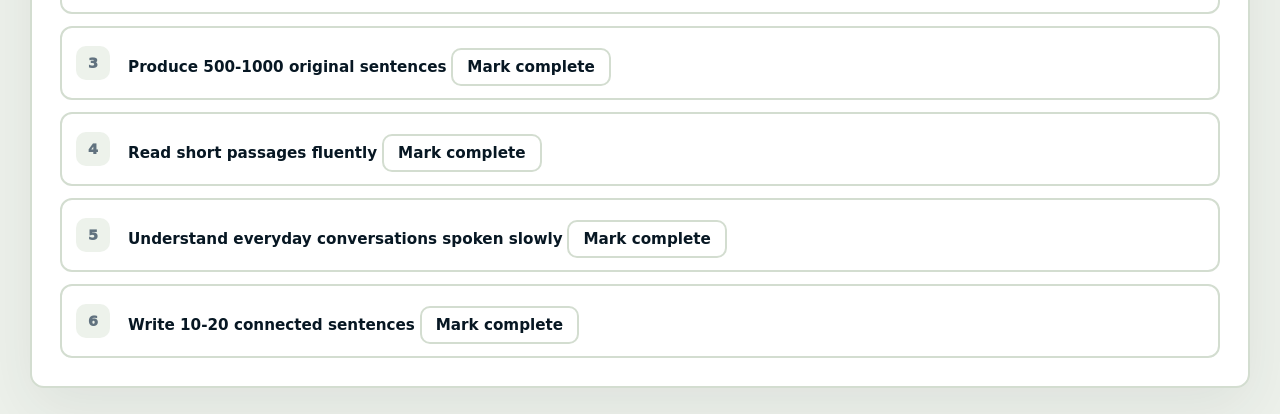
==== commit 76a86fcf: "Add unit-specific visual examples" ====
--- a/index.html
+++ b/index.html
@@ -5,7 +5,7 @@
     <meta name="viewport" content="width=device-width, initial-scale=1.0" />
     <title>Japanese Engine</title>
     <link rel="icon" href="./favicon.png" type="image/png" />
-    <link rel="stylesheet" href="./styles.css?v=finish-markers-1" />
+    <link rel="stylesheet" href="./styles.css?v=unit-visual-examples-1" />
   </head>
   <body>
     <div class="app-shell">
@@ -67,9 +67,9 @@
               <span id="unitGoalBadge" class="status-badge">Structure</span>
             </div>
             <div class="visual-strip" aria-hidden="true">
-              <div class="visual-card kana-card">&#35501;&#12416;&#65288;&#12424;&#12416;&#65289;</div>
-              <div class="visual-card verb-card">&#34892;&#12367;&#65288;&#12356;&#12367;&#65289; &#8594; &#34892;&#12365;&#12414;&#12377;&#65288;&#12356;&#12365;&#12414;&#12377;&#65289;</div>
-              <div class="visual-card phrase-card">&#31169;&#12399;&#23398;&#29983;&#12391;&#12377;&#65288;&#12431;&#12383;&#12375;&#12399;&#12364;&#12367;&#12379;&#12356;&#12391;&#12377;&#65289;</div>
+              <div id="unitVisualExampleOne" class="visual-card kana-card"></div>
+              <div id="unitVisualExampleTwo" class="visual-card verb-card"></div>
+              <div id="unitVisualExampleThree" class="visual-card phrase-card"></div>
             </div>
             <p id="unitDescription" class="unit-description"></p>
             <div id="objectiveList" class="objective-list"></div>
@@ -182,6 +182,9 @@
               <li><strong>Practice Engine:</strong> five loops for recall, transformation, substitution, and conversation.</li>
               <li><strong>Verb Engine:</strong> one verb through dictionary, polite, negative, past, te-form, and potential forms.</li>
               <li><strong>Pattern Generator:</strong> combine subject, place/object, and verb into original sentences.</li>
+              <li><strong>Unit Visual Examples:</strong> the three Bootloader map examples change with the selected engine category.</li>
+              <li><strong>Unit Learning Items:</strong> choosing a unit copies its objectives into the writing pad as ready-to-practice prompts.</li>
+              <li><strong>Component Copying:</strong> choosing a unit, loop, verb, or pattern option copies the current language components into the writing pad.</li>
               <li><strong>Portfolio Checklist:</strong> mark larger learning goals complete.</li>
               <li><strong>Finish Markers:</strong> click the round marker beside an objective, practice row, conjugation form, or generated pattern after you exercise it.</li>
             </ul>
@@ -192,12 +195,14 @@
             <div class="numbered-steps">
               <div><span>1</span><p>Choose one unit and focus on one sentence system at a time.</p></div>
               <div><span>2</span><p>Read the unit map first so you know the pattern, particle, or verb behavior being trained.</p></div>
-              <div><span>3</span><p>Work through the five learning loops and say the examples out loud.</p></div>
-              <div><span>4</span><p>Use the Verb Engine until each form feels automatic.</p></div>
-              <div><span>5</span><p>Use the Pattern Generator, then write 3 to 5 original Japanese sentences in the floating writing pad.</p></div>
-              <div><span>6</span><p>Move or resize the writing pad so it stays beside the examples you are studying.</p></div>
-              <div><span>7</span><p>Use <strong>Close</strong> to hide the writing pad and <strong>Writing pad</strong> to reopen it.</p></div>
-              <div><span>8</span><p>Click finish markers after individual items are exercised, then click <strong>Log practice</strong> only after you have produced your own sentences.</p></div>
+              <div><span>3</span><p>Use the learning items copied into the writing pad as your unit practice checklist.</p></div>
+              <div><span>4</span><p>Click loop tabs, the Verb Engine next button, or Pattern Generator selections to copy those components into the writing pad.</p></div>
+              <div><span>5</span><p>Work through the five learning loops and say the examples out loud.</p></div>
+              <div><span>6</span><p>Use the Verb Engine until each form feels automatic.</p></div>
+              <div><span>7</span><p>Use the Pattern Generator, then write 3 to 5 original Japanese sentences in the floating writing pad.</p></div>
+              <div><span>8</span><p>Move or resize the writing pad so it stays beside the examples you are studying.</p></div>
+              <div><span>9</span><p>Use <strong>Close</strong> to hide the writing pad and <strong>Writing pad</strong> to reopen it.</p></div>
+              <div><span>10</span><p>Click finish markers after individual items are exercised, then click <strong>Log practice</strong> only after you have produced your own sentences.</p></div>
             </div>
             <p>The goal is not just to recognize Japanese. The goal is to build the ability to produce sentences from reusable patterns.</p>
           </section>
@@ -271,6 +276,6 @@
 
     <script src="./src/courses/engine-00/course.js?v=phase-1"></script>
     <script src="./src/core/course-registry.js?v=phase-1"></script>
-    <script src="./app.js?v=finish-markers-1"></script>
+    <script src="./app.js?v=unit-visual-examples-1"></script>
   </body>
 </html>
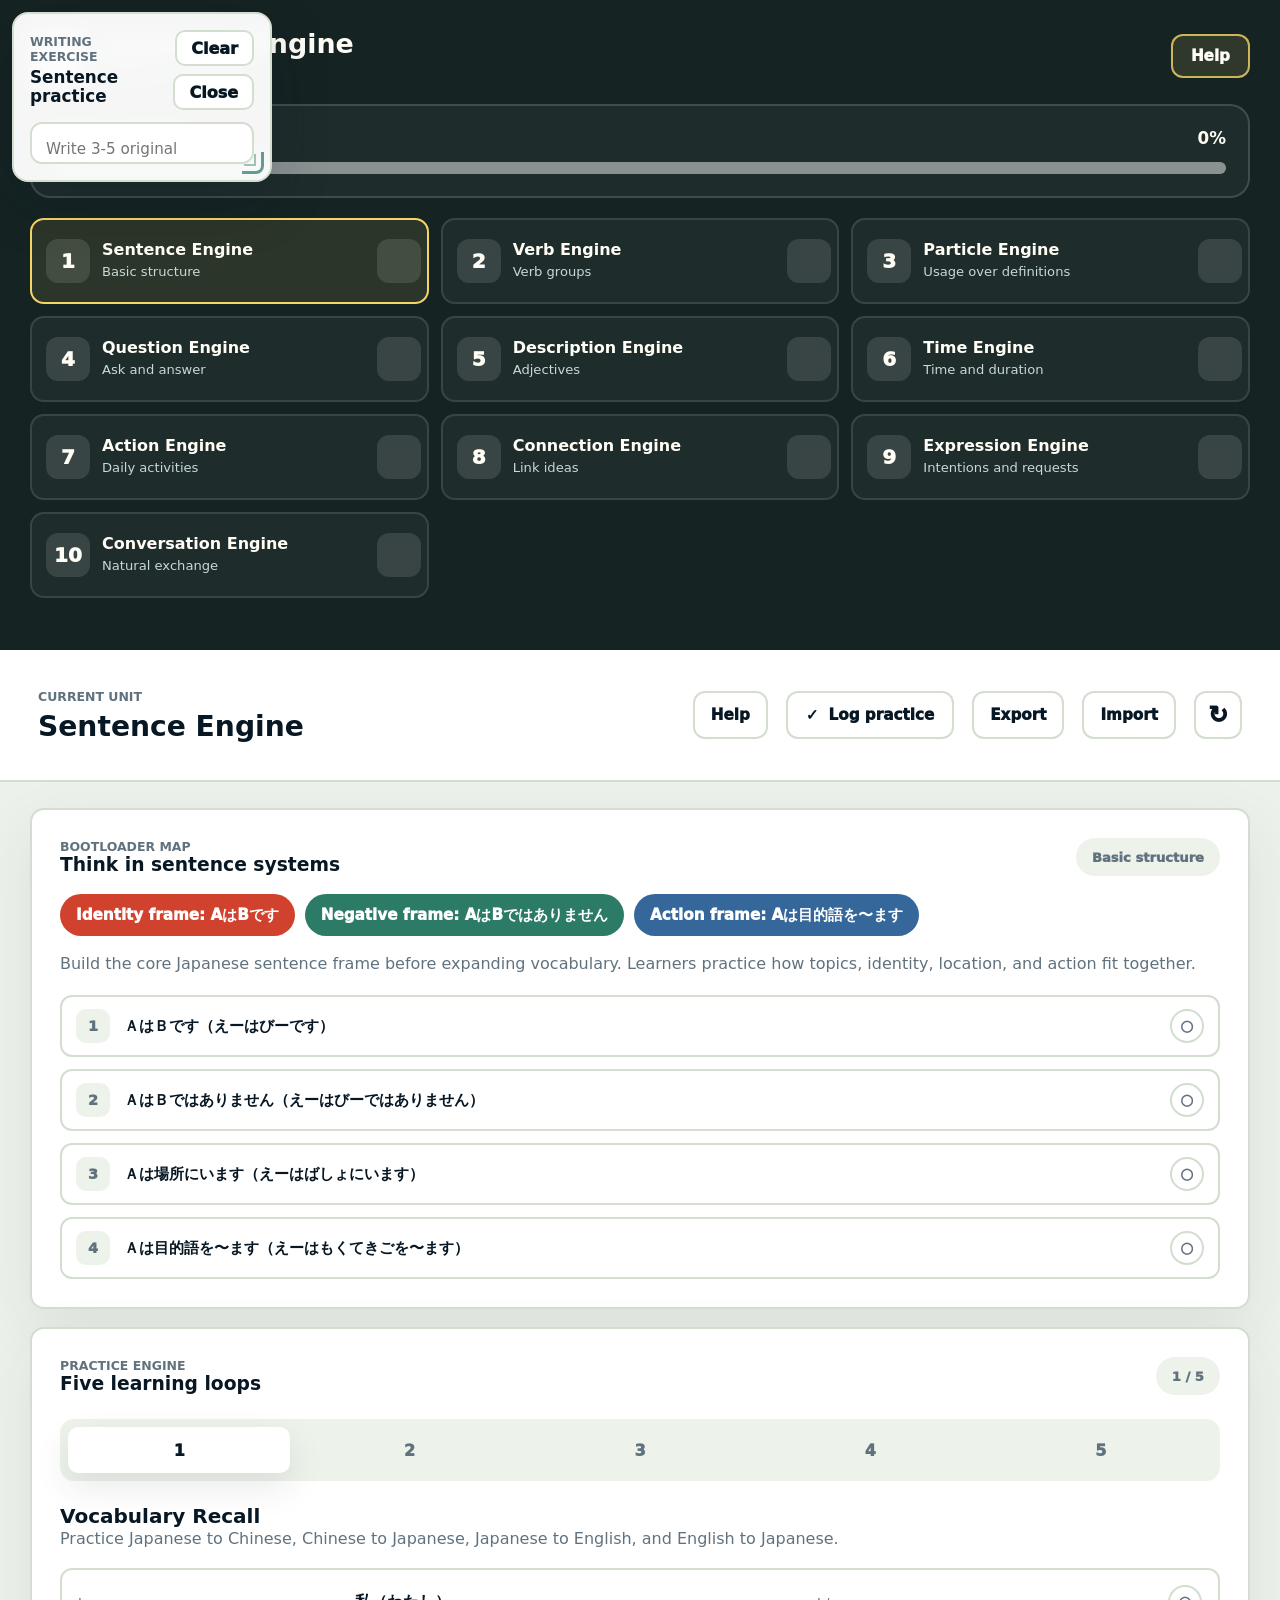
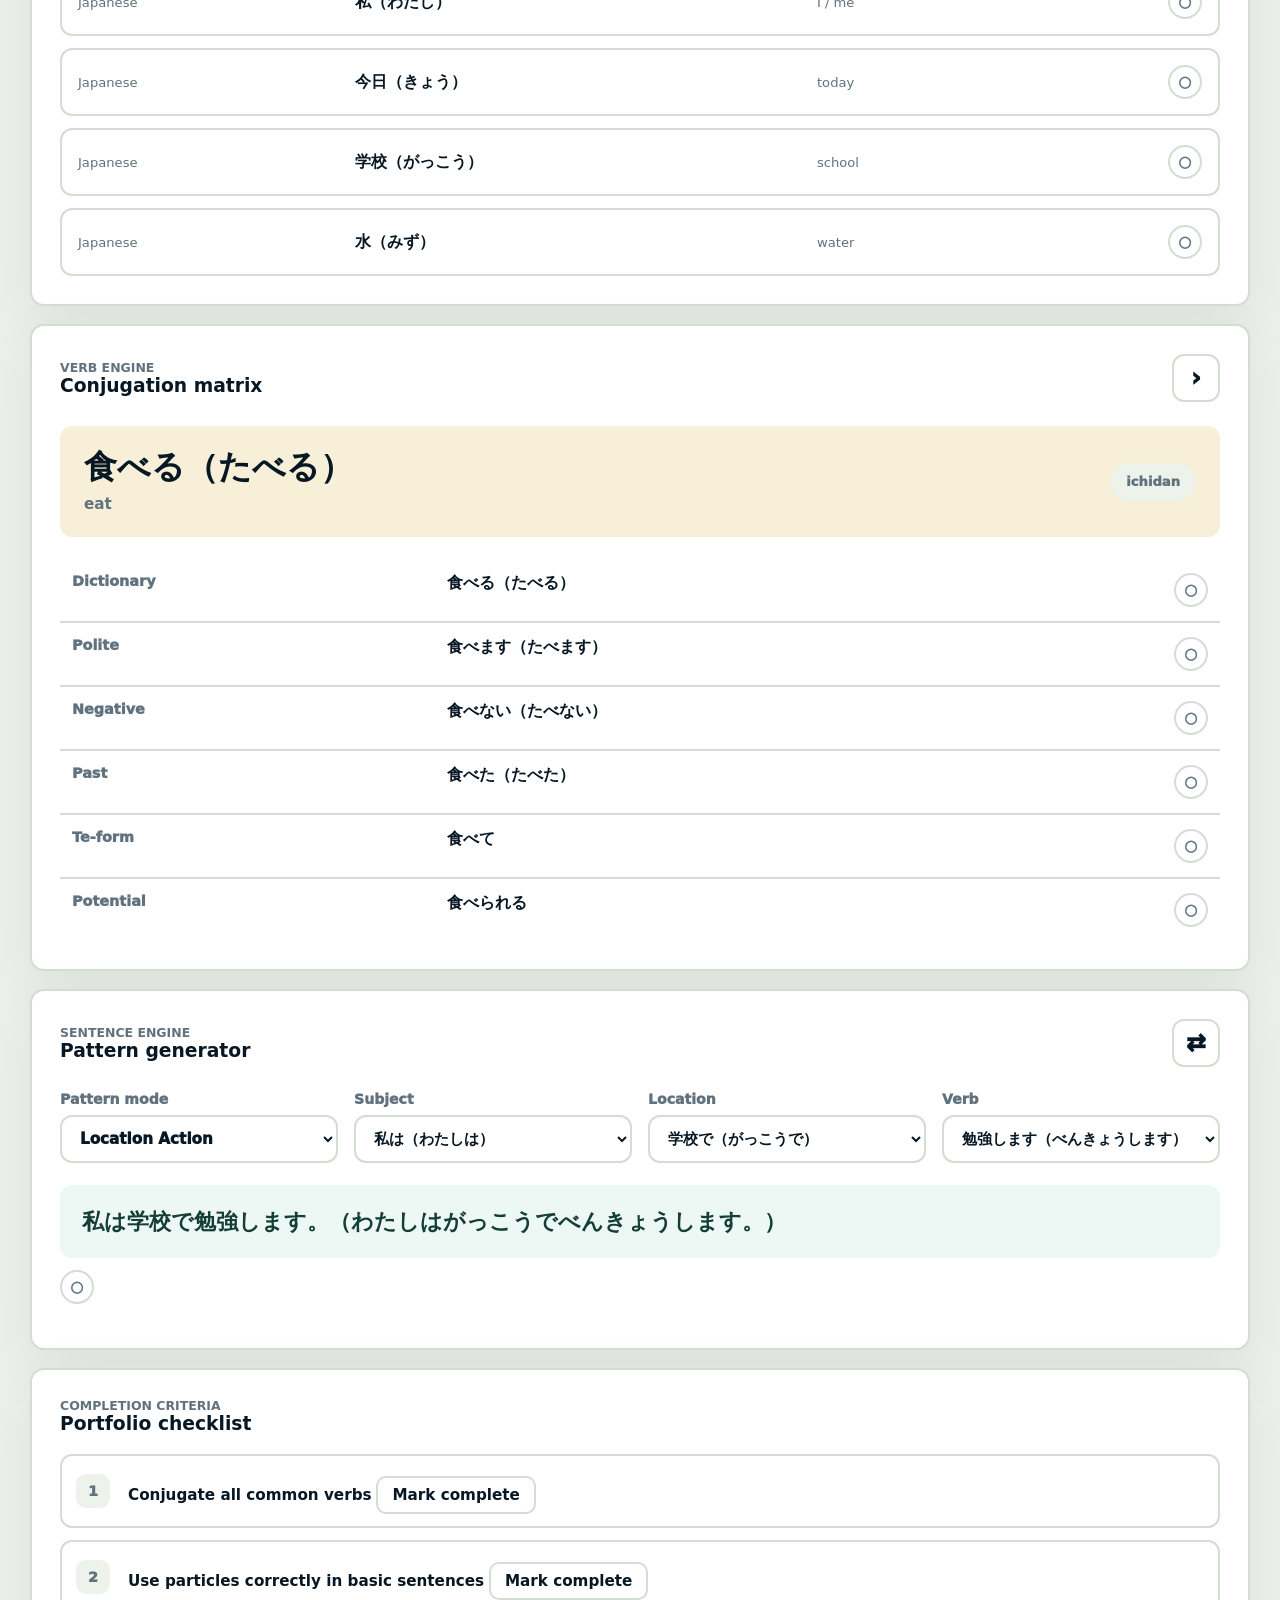
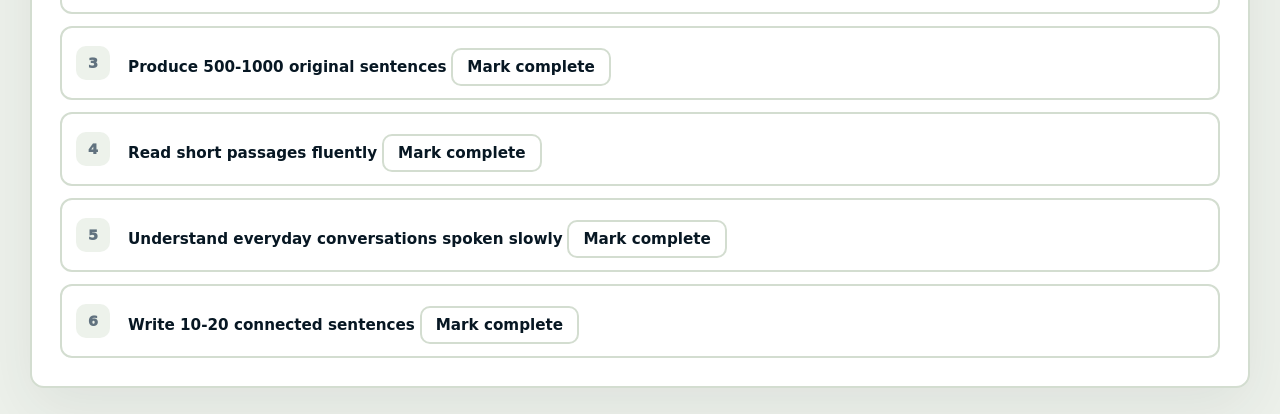
==== commit 9dc76aa6: "Improve engine help context" ====
--- a/index.html
+++ b/index.html
@@ -208,6 +208,52 @@
           </section>
 
           <section>
+            <h4>Engine Context Guide</h4>
+            <div class="completion-grid">
+              <div>
+                <strong>Sentence Engine</strong>
+                <p>Use this first to see Japanese as reusable frames. Practice topic, identity, negative, location, and action sentences until you can build a simple sentence without translating every word.</p>
+              </div>
+              <div>
+                <strong>Verb Engine</strong>
+                <p>Use this to make verbs movable. Compare ichidan, godan, and irregular verbs, then say each form out loud until dictionary, polite, negative, past, te-form, and potential forms feel connected.</p>
+              </div>
+              <div>
+                <strong>Particle Engine</strong>
+                <p>Use this to learn what particles do inside a sentence. Focus on role: topic with は, focus with が, object with を, destination/time with に, action place or method with で.</p>
+              </div>
+              <div>
+                <strong>Question Engine</strong>
+                <p>Use this to turn statements into questions and answers. Practice yes/no questions, 誰・何・どこ・いつ prompts, and short natural replies instead of long translated answers.</p>
+              </div>
+              <div>
+                <strong>Description Engine</strong>
+                <p>Use this to describe people, places, things, and ownership. Build noun phrases with い-adjectives, な-adjectives, and の-links before placing them into full sentences.</p>
+              </div>
+              <div>
+                <strong>Time Engine</strong>
+                <p>Use this to anchor actions in time. Practice point time, frequency, past action, future intention, and duration so sentences can describe schedules and routines.</p>
+              </div>
+              <div>
+                <strong>Action Engine</strong>
+                <p>Use this to turn high-frequency verbs into daily-life output. Practice movement, eating, drinking, reading, working, studying, buying, seeing, sleeping, and waking in usable sentences.</p>
+              </div>
+              <div>
+                <strong>Connection Engine</strong>
+                <p>Use this to connect thoughts. Combine short sentences with sequence, contrast, reason, te-form linking, and noun listing so your output becomes less fragmented.</p>
+              </div>
+              <div>
+                <strong>Expression Engine</strong>
+                <p>Use this to express intention and social interaction. Practice wanting, permission, requests, ability, invitations, and polite phrases that make beginner Japanese usable with people.</p>
+              </div>
+              <div>
+                <strong>Conversation Engine</strong>
+                <p>Use this to combine the whole system. Practice turn-taking, repair phrases, shadowing, role play, short diary output, and slow beginner conversations with your own sentences.</p>
+              </div>
+            </div>
+          </section>
+
+          <section>
             <h4>Progress</h4>
             <p>Progress is saved in this browser. The readiness score combines logged unit practice and completed checklist items. Use the reset button only when you want to start over.</p>
           </section>
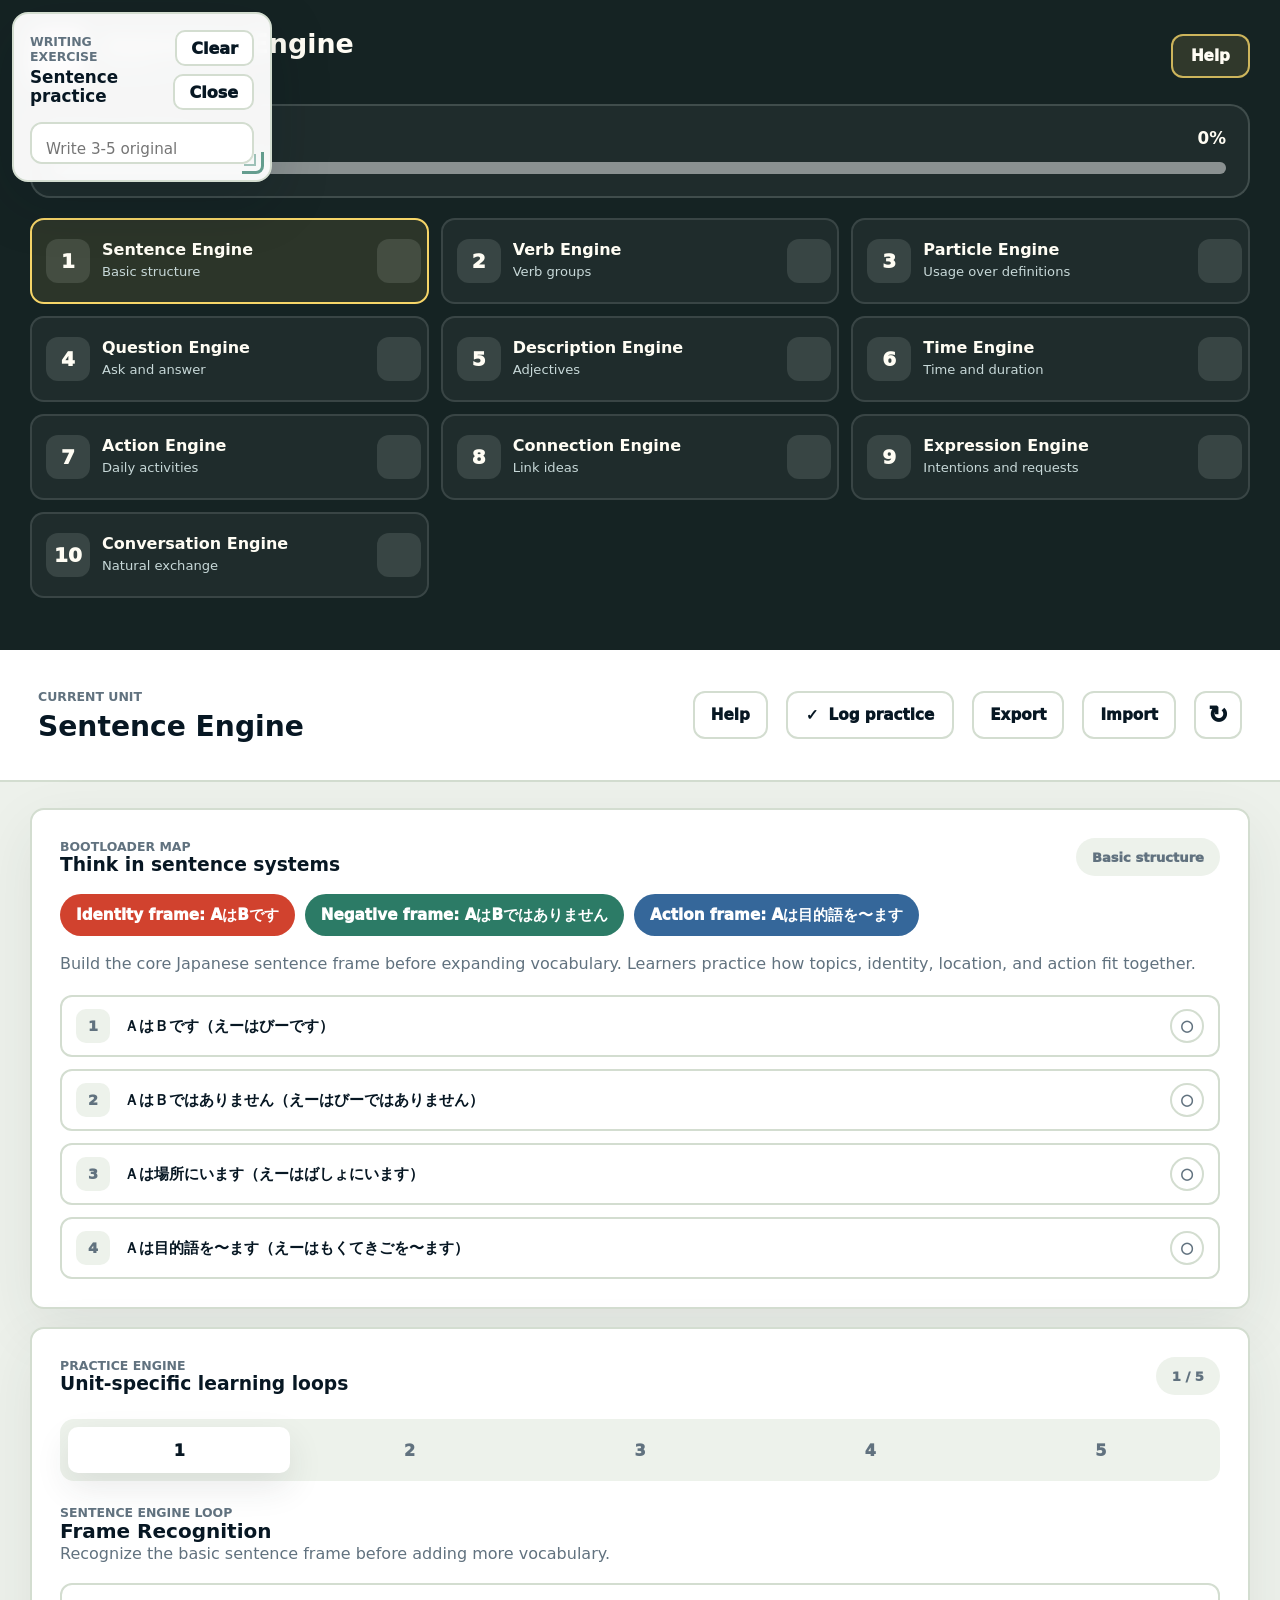
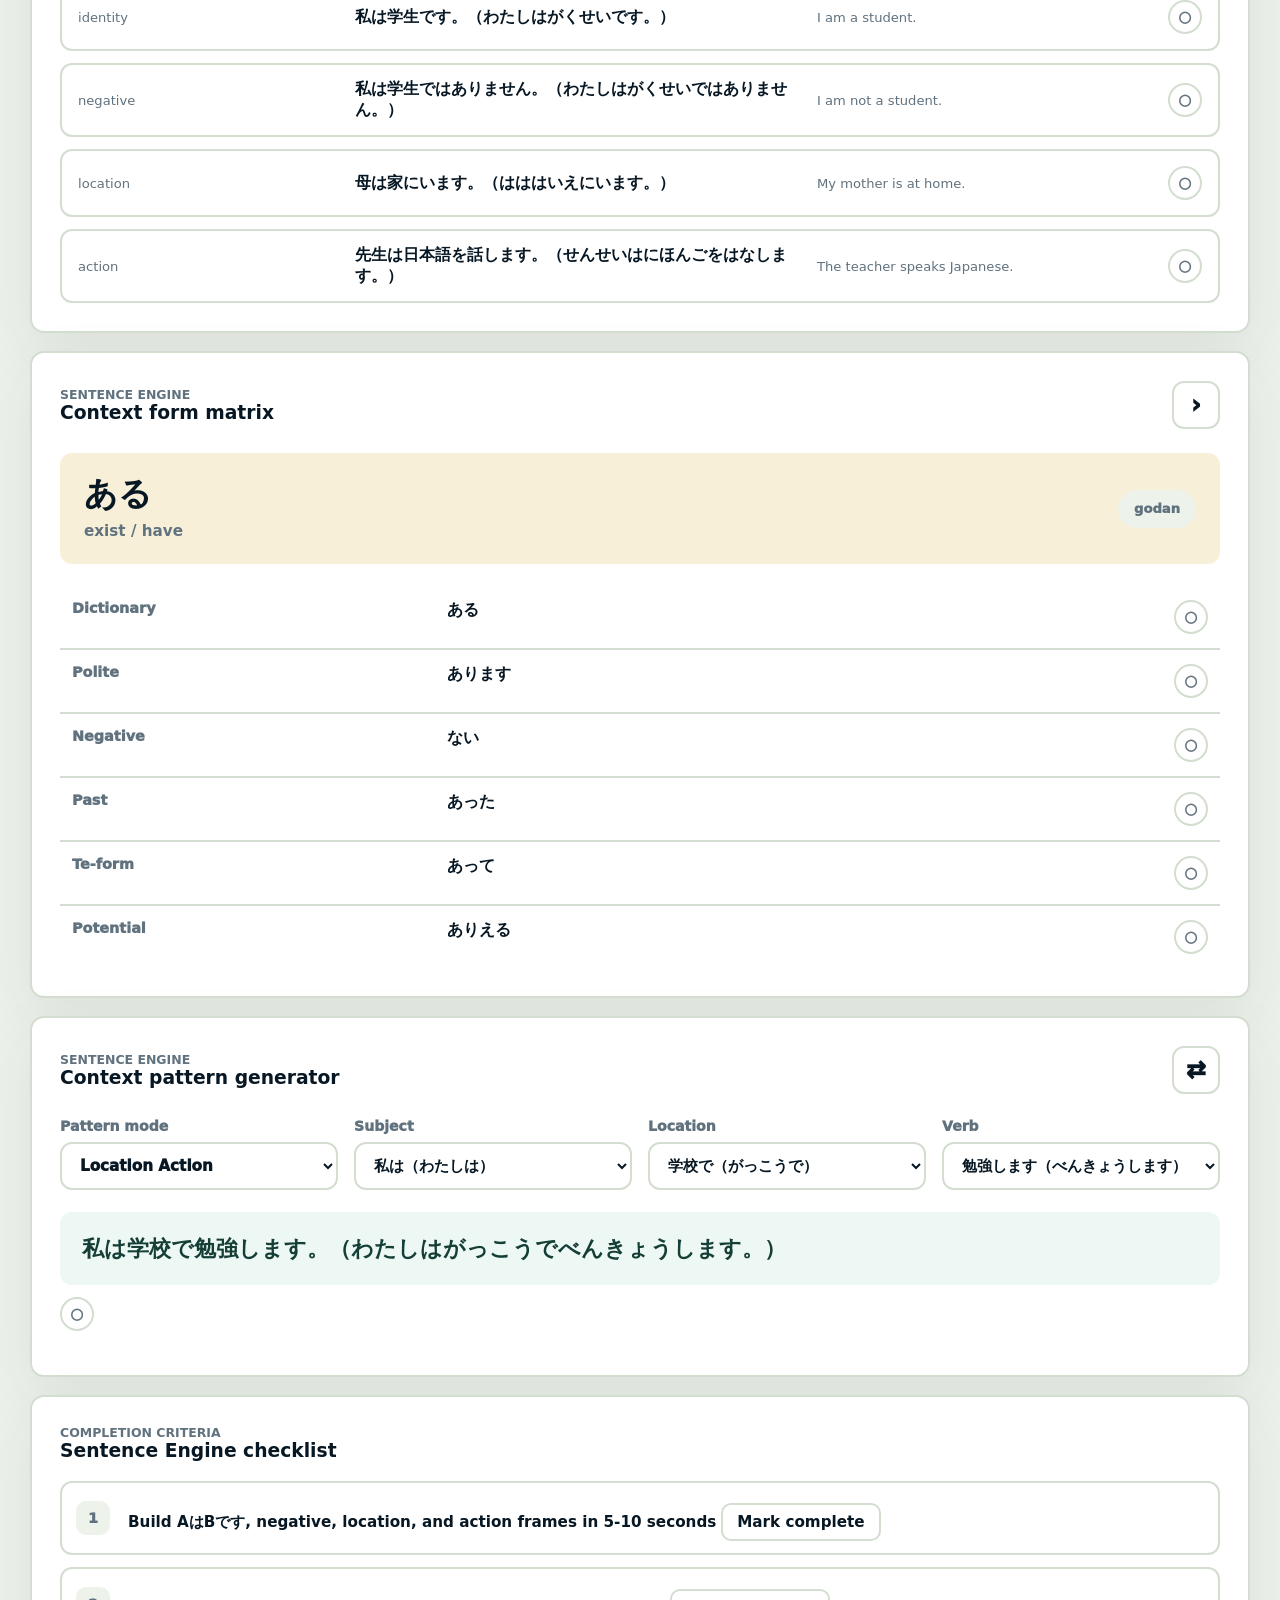
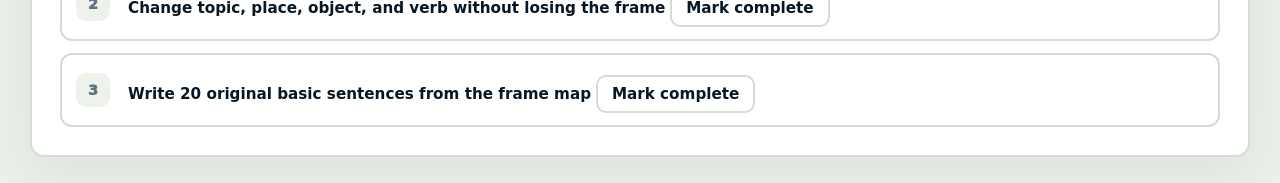
==== commit 4474786a: "Make study tools contextual by engine" ====
--- a/index.html
+++ b/index.html
@@ -5,7 +5,7 @@
     <meta name="viewport" content="width=device-width, initial-scale=1.0" />
     <title>Japanese Engine</title>
     <link rel="icon" href="./favicon.png" type="image/png" />
-    <link rel="stylesheet" href="./styles.css?v=unit-visual-examples-1" />
+    <link rel="stylesheet" href="./styles.css?v=contextual-tools-1" />
   </head>
   <body>
     <div class="app-shell">
@@ -79,7 +79,7 @@
             <div class="panel-heading">
               <div>
                 <p class="eyebrow">Practice engine</p>
-                <h3 id="practiceTitle">Five learning loops</h3>
+                <h3 id="practiceTitle">Unit-specific learning loops</h3>
               </div>
               <span id="loopCount" class="status-badge">0 / 5</span>
             </div>
@@ -90,8 +90,8 @@
           <section class="engine-panel drill-panel" aria-labelledby="drillTitle">
             <div class="panel-heading">
               <div>
-                <p class="eyebrow">Verb engine</p>
-                <h3 id="drillTitle">Conjugation matrix</h3>
+                <p id="drillEyebrow" class="eyebrow">Sentence Engine</p>
+                <h3 id="drillTitle">Context form matrix</h3>
               </div>
               <button id="nextVerbBtn" class="icon-button" type="button" title="Next verb" aria-label="Next verb">&#8250;</button>
             </div>
@@ -108,8 +108,8 @@
           <section class="engine-panel builder-panel" aria-labelledby="builderTitle">
             <div class="panel-heading">
               <div>
-                <p class="eyebrow">Sentence engine</p>
-                <h3 id="builderTitle">Pattern generator</h3>
+                <p id="builderEyebrow" class="eyebrow">Sentence Engine</p>
+                <h3 id="builderTitle">Context pattern generator</h3>
               </div>
               <button id="shufflePatternBtn" class="icon-button" type="button" title="Shuffle pattern" aria-label="Shuffle pattern">&#8644;</button>
             </div>
@@ -139,7 +139,7 @@
             <div class="panel-heading">
               <div>
                 <p class="eyebrow">Completion criteria</p>
-                <h3 id="assessmentTitle">Portfolio checklist</h3>
+                <h3 id="assessmentTitle">Sentence Engine checklist</h3>
               </div>
             </div>
             <div id="criteriaList" class="criteria-list"></div>
@@ -164,8 +164,8 @@
             <ol>
               <li>Choose a unit from the dark Japanese Engine dashboard.</li>
               <li>Read the current unit map and objective patterns.</li>
-              <li>Practice with the five learning loops.</li>
-              <li>Use the verb matrix and pattern generator.</li>
+              <li>Practice with the five loops generated for the selected engine.</li>
+              <li>Use the contextual form matrix, contextual pattern generator, and selected-engine checklist.</li>
               <li>Write 3 to 5 original sentences in the writing box.</li>
               <li>Click <strong>Log practice</strong> when you finish a practice session.</li>
             </ol>
@@ -179,13 +179,13 @@
           <section>
             <h4>Main Tools</h4>
             <ul>
-              <li><strong>Practice Engine:</strong> five loops for recall, transformation, substitution, and conversation.</li>
-              <li><strong>Verb Engine:</strong> one verb through dictionary, polite, negative, past, te-form, and potential forms.</li>
-              <li><strong>Pattern Generator:</strong> combine subject, place/object, and verb into original sentences.</li>
+              <li><strong>Practice Engine:</strong> five loops that change with the selected engine, so Sentence, Verb, Particle, Question, and Conversation practice each train different behavior.</li>
+              <li><strong>Context Form Matrix:</strong> the form practice changes with the selected engine, so Verb Engine uses verbs, Description Engine uses adjective forms, and other engines use their most relevant forms.</li>
+              <li><strong>Context Pattern Generator:</strong> pattern modes, subjects, components, and verbs change with the selected engine.</li>
               <li><strong>Unit Visual Examples:</strong> the three Bootloader map examples change with the selected engine category.</li>
               <li><strong>Unit Learning Items:</strong> choosing a unit copies its objectives into the writing pad as ready-to-practice prompts.</li>
               <li><strong>Component Copying:</strong> choosing a unit, loop, verb, or pattern option copies the current language components into the writing pad.</li>
-              <li><strong>Portfolio Checklist:</strong> mark larger learning goals complete.</li>
+              <li><strong>Selected-engine Checklist:</strong> completion criteria change with the selected engine instead of staying global.</li>
               <li><strong>Finish Markers:</strong> click the round marker beside an objective, practice row, conjugation form, or generated pattern after you exercise it.</li>
             </ul>
           </section>
@@ -196,10 +196,10 @@
               <div><span>1</span><p>Choose one unit and focus on one sentence system at a time.</p></div>
               <div><span>2</span><p>Read the unit map first so you know the pattern, particle, or verb behavior being trained.</p></div>
               <div><span>3</span><p>Use the learning items copied into the writing pad as your unit practice checklist.</p></div>
-              <div><span>4</span><p>Click loop tabs, the Verb Engine next button, or Pattern Generator selections to copy those components into the writing pad.</p></div>
-              <div><span>5</span><p>Work through the five learning loops and say the examples out loud.</p></div>
-              <div><span>6</span><p>Use the Verb Engine until each form feels automatic.</p></div>
-              <div><span>7</span><p>Use the Pattern Generator, then write 3 to 5 original Japanese sentences in the floating writing pad.</p></div>
+              <div><span>4</span><p>Click loop tabs, the form matrix next button, or contextual pattern selections to copy those components into the writing pad.</p></div>
+              <div><span>5</span><p>Work through the five loops for the selected engine and say the examples out loud.</p></div>
+              <div><span>6</span><p>Use the form matrix until the selected engine's forms feel automatic.</p></div>
+              <div><span>7</span><p>Use the contextual pattern generator, then write 3 to 5 original Japanese sentences in the floating writing pad.</p></div>
               <div><span>8</span><p>Move or resize the writing pad so it stays beside the examples you are studying.</p></div>
               <div><span>9</span><p>Use <strong>Close</strong> to hide the writing pad and <strong>Writing pad</strong> to reopen it.</p></div>
               <div><span>10</span><p>Click finish markers after individual items are exercised, then click <strong>Log practice</strong> only after you have produced your own sentences.</p></div>
@@ -322,6 +322,6 @@
 
     <script src="./src/courses/engine-00/course.js?v=phase-1"></script>
     <script src="./src/core/course-registry.js?v=phase-1"></script>
-    <script src="./app.js?v=unit-visual-examples-1"></script>
+    <script src="./app.js?v=contextual-tools-1"></script>
   </body>
 </html>
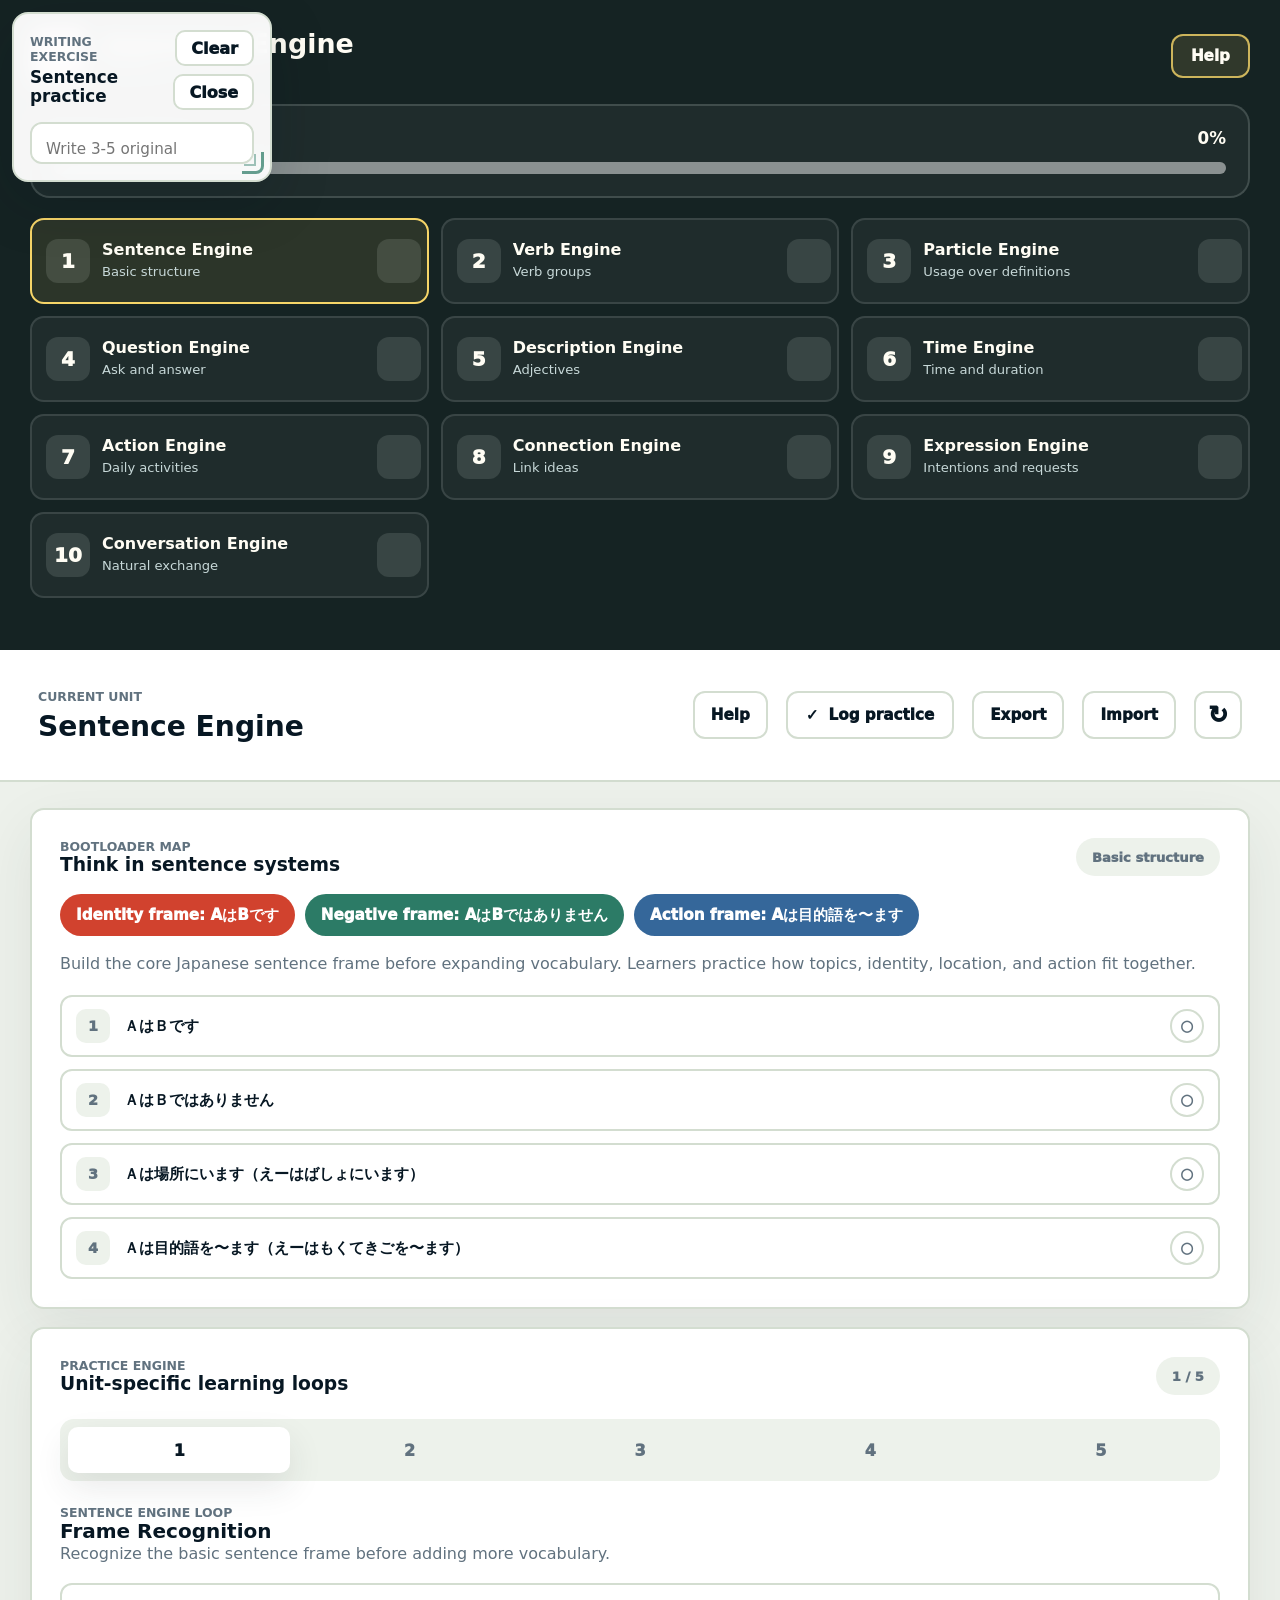
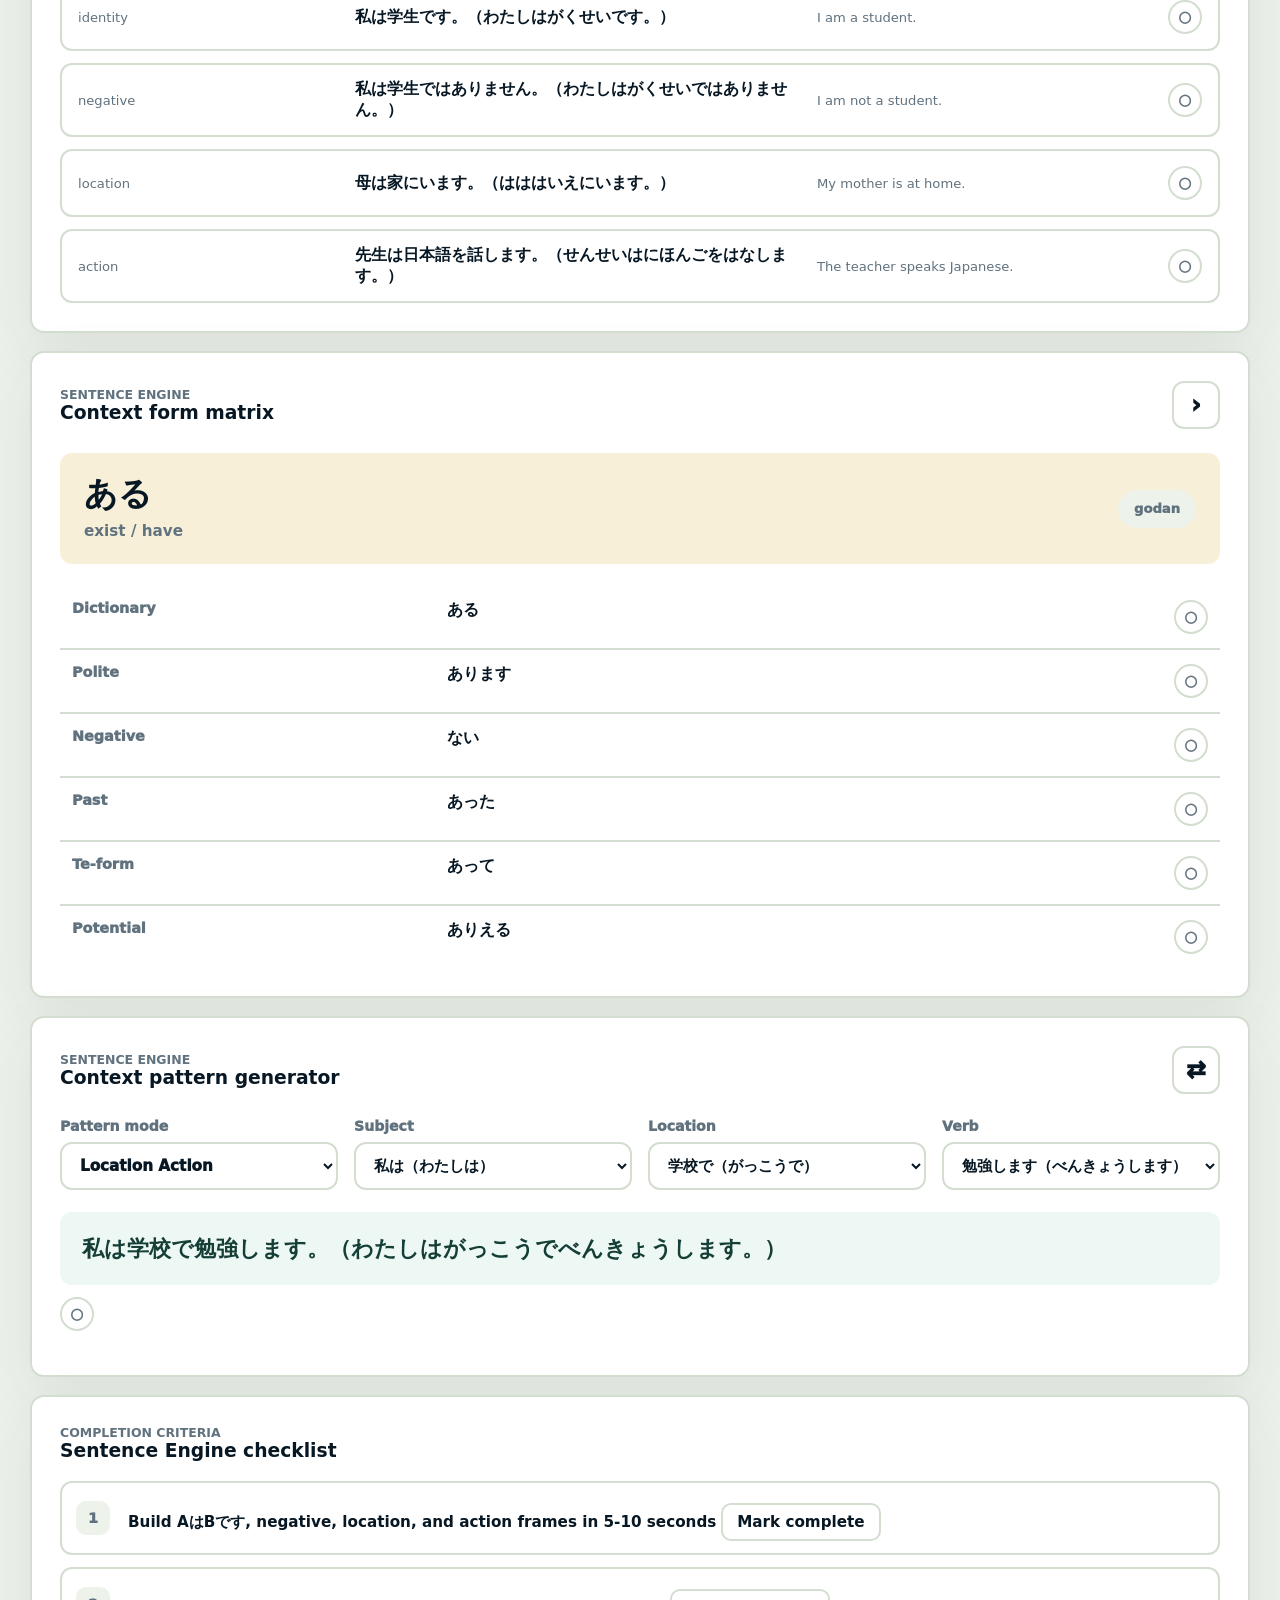
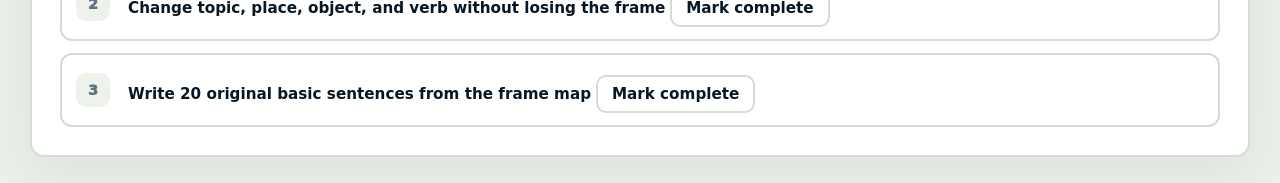
==== commit bc7115b7: "Add hiragana reading support" ====
--- a/index.html
+++ b/index.html
@@ -5,7 +5,7 @@
     <meta name="viewport" content="width=device-width, initial-scale=1.0" />
     <title>Japanese Engine</title>
     <link rel="icon" href="./favicon.png" type="image/png" />
-    <link rel="stylesheet" href="./styles.css?v=contextual-tools-1" />
+    <link rel="stylesheet" href="./styles.css?v=reading-support-1" />
   </head>
   <body>
     <div class="app-shell">
@@ -322,6 +322,6 @@
 
     <script src="./src/courses/engine-00/course.js?v=phase-1"></script>
     <script src="./src/core/course-registry.js?v=phase-1"></script>
-    <script src="./app.js?v=contextual-tools-1"></script>
+    <script src="./app.js?v=reading-support-1"></script>
   </body>
 </html>
